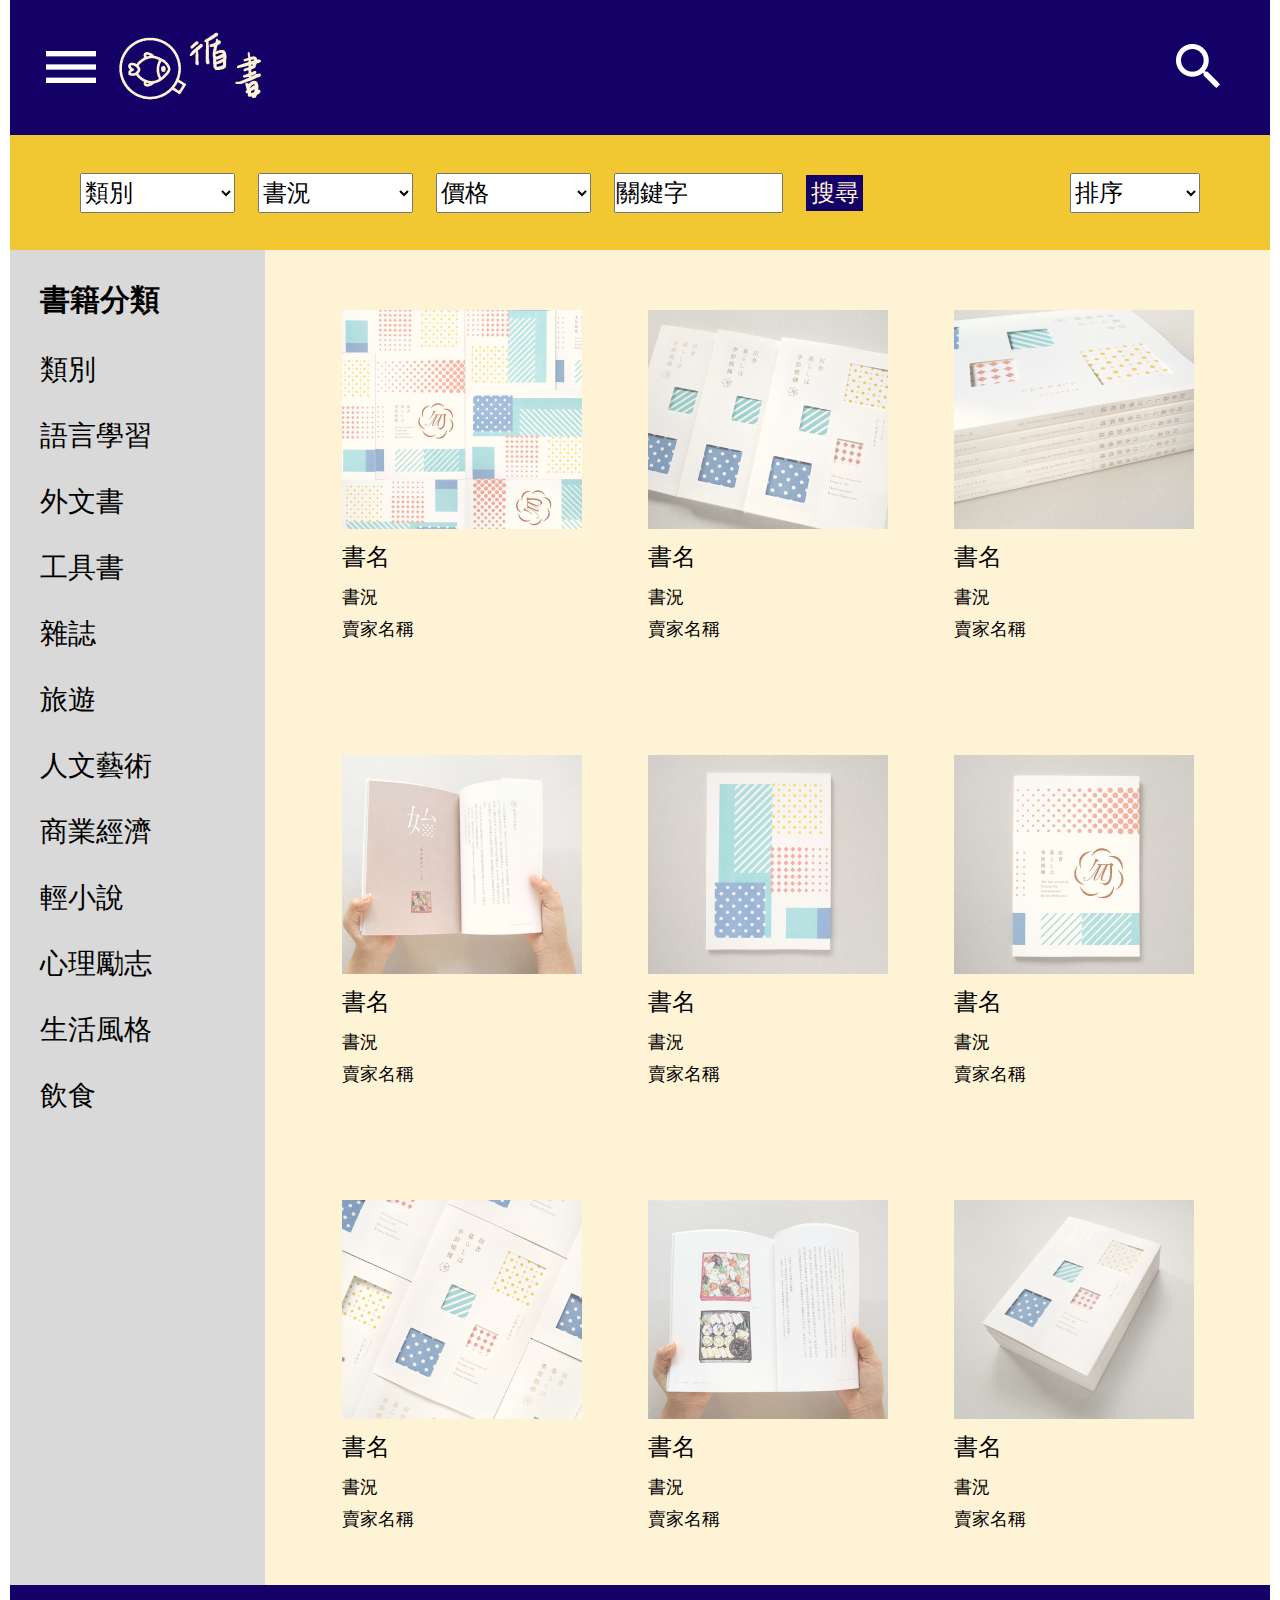
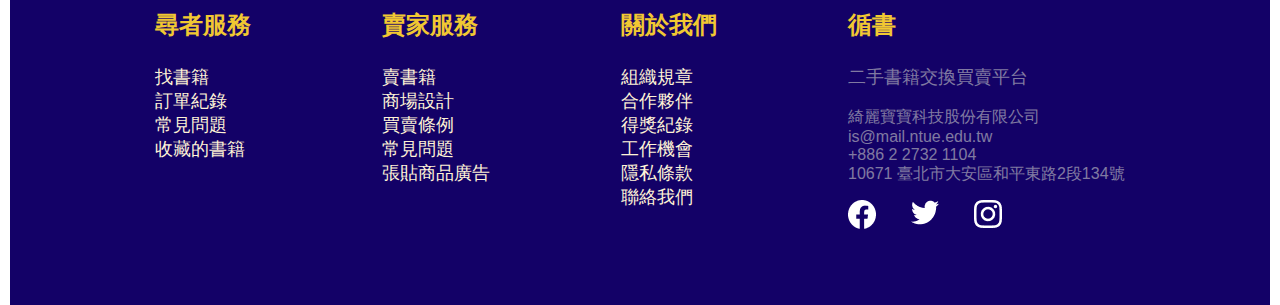
==== change.html @ d37af4cf "Add files via upload" ====
<!DOCTYPE html>
<html lang="en">
<head>
    <meta charset="UTF-8">
    <meta http-equiv="X-UA-Compatible" content="IE=edge">
    <meta name="viewport" content="width=device-width, initial-scale=1.0">
    <title>Document</title>
    <link rel="stylesheet" href="https://necolas.github.io/normalize.css/">
    <link rel="stylesheet" href="css/change.css">
</head>
<body>
    <div class="contain">
        <header>
            <div class="H_nav">
                <div class="H_nav_btn_menu">
                    
                </div>
                <div class="H_nav_btn_logo">
                    <a href="index.html">
                        <img src="img/H_logo.png" alt="Logo">
                    </a>                   
                </div>
                <div class="H_nav_btn_search">
                    <img src="img/H_btn_search.png" alt="Search">
                </div> 
            </div>

            <div class="sideMenu" style="display: none" id="mySidebar">
                
                <div class="sidetitle">
                    <img src="img/sidetitle_img.png" class="sidetitle_img">
                    <p class="sidetitle_p">珊瑚</p>	
                   
                </div>
                <nav class="sidemenu_all">
                    <a href="login.html"><li class="sidemenu_text">登入</li>
                    </a>               
                    <li class="sidemenu_text">註冊</li>
                    <li class="sidemenu_text">我的書櫃</li>
                    <li class="sidemenu_text">我的賣場</li>
                    <li class="sidemenu_text">購買紀錄</li>
                    <li class="sidemenu_text">換書紀錄</li>
                    <li class="sidemenu_text">我的評論</li>
                    <li class="sidemenu_text">心得交流</li>
                    <li class="sidemenu_text">舉辦活動</li>
                </nav>
            </div>
            <div class="w3-teal">
                <button class="bar-item_op" onclick="w3_open()" id="bar-item_op">
                    <img src="img/H_btn_menu.png">
                </button>
            </div>
            <div class="w3-teal">
                <button onclick="w3_close()" class="bar-item_cl"  id="bar-item_cl">
                    <img src="img/H_btn_menu.png">
                </button>
            </div>
        </header>

        <article>
            <div class="A_contain">
                <div class="A_nav">
                    <div class="A_nav_left">
                        <select class="A_nav_l_select">
                            <option value="">類別</option>
                            <option value="">語言學習</option>
                            <option value="">外文書</option>
                            <option value="">工具書</option>
                            <option value="">雜誌</option>
                            <option value="">旅遊</option>
                            <option value="">人文藝術</option>
                            <option value="">商業經濟</option>
                            <option value="">輕小說</option>
                            <option value="">心理勵志</option>
                            <option value="">生活風格</option>
                            <option value="">飲食</option>
                        </select>
                        <select class="A_nav_l_select">
                            <option value="">書況</option>
                            <option value="">類別</option>
                            <option value="">類別</option>
                            <option value="">類別</option>
                            <option value="">類別</option>  
                        </select>
                        <select class="A_nav_l_select">
                            <option value="">價格</option>
                            <option value="">100元以下</option>
                            <option value="">100元~500元</option>
                            <option value="">500元~1000元</option>
                            <option value="">1000元~1500元</option>
                            <option value="">1500元~2000元</option>
                            <option value="">2000元以上</option>
                        </select>  
                        <div class="A_nav_l_input">
                            <input value="關鍵字" class="A_nav_l_i">
                        </div>   
                        <div class="A_nav_l_p">
                            <p class="A_nav_l_p_textB">
                                搜尋
                            </p>
                        </div>   
                    </div>
                    <div class="A_nav_right">
                        <select class="A_nav_r_select">
                            <option value="">排序</option>
                            <option value="">由多至少</option>
                            <option value="">由少至多</option>
                        </select>    
                    </div>                   
                </div>
                <div class="A_center">
                    <div class="A_center_sidebar">
                        <p class="A_sidebar_a">書籍分類</p>
                        <p class="A_sidebar_b">類別</p>
                        <p class="A_sidebar_b">語言學習</p>
                        <p class="A_sidebar_b">外文書</p>
                        <p class="A_sidebar_b">工具書</p>
                        <p class="A_sidebar_b">雜誌</p>
                        <p class="A_sidebar_b">旅遊</p>
                        <p class="A_sidebar_b">人文藝術</p>
                        <p class="A_sidebar_b">商業經濟</p>
                        <p class="A_sidebar_b">輕小說</p>
                        <p class="A_sidebar_b">心理勵志</p>
                        <p class="A_sidebar_b">生活風格</p>
                        <p class="A_sidebar_b">飲食</p>
                    </div>
                    <div class="A_center_main">
                        <div class="A_center_main_goods">
                            <div class="A_center_main_goods_img">
                                <img src="img/A_center_main_goods_A.png" alt="goods_A">
                            </div>
                            <div class="A_center_main_goods_text">
                                <p class="A_center_main_goods_texta">書名</p>
                                <p class="A_center_main_goods_textb">書況</p>
                                <p class="A_center_main_goods_textb">賣家名稱</p>
                            </div>
                        </div>
                        <div class="A_center_main_goods">
                            <div class="A_center_main_goods_img">
                                <img src="img/A_center_main_goods_B.png" alt="goods_B">
                            </div>
                            <div class="A_center_main_goods_text">
                                <p class="A_center_main_goods_texta">書名</p>
                                <p class="A_center_main_goods_textb">書況</p>
                                <p class="A_center_main_goods_textb">賣家名稱</p>
                            </div>
                        </div>
                        <div class="A_center_main_goods">
                            <div class="A_center_main_goods_img">
                                <img src="img/A_center_main_goods_C.png" alt="goods_C">
                            </div>
                            <div class="A_center_main_goods_text">
                                <p class="A_center_main_goods_texta">書名</p>
                                <p class="A_center_main_goods_textb">書況</p>
                                <p class="A_center_main_goods_textb">賣家名稱</p>
                            </div>
                        </div>
                        <div class="A_center_main_goods">
                            <div class="A_center_main_goods_img">
                                <img src="img/A_center_main_goods_D.png" alt="goods_D">
                            </div>
                            <div class="A_center_main_goods_text">
                                <p class="A_center_main_goods_texta">書名</p>
                                <p class="A_center_main_goods_textb">書況</p>
                                <p class="A_center_main_goods_textb">賣家名稱</p>
                            </div>
                        </div>
                        <div class="A_center_main_goods">
                            <div class="A_center_main_goods_img">
                                <img src="img/A_center_main_goods_E.png" alt="goods_E">
                            </div>
                            <div class="A_center_main_goods_text">
                                <p class="A_center_main_goods_texta">書名</p>
                                <p class="A_center_main_goods_textb">書況</p>
                                <p class="A_center_main_goods_textb">賣家名稱</p>
                            </div>
                        </div>
                        <div class="A_center_main_goods">
                            <div class="A_center_main_goods_img">
                                <img src="img/A_center_main_goods_F.png" alt="goods_F">
                            </div>
                            <div class="A_center_main_goods_text">
                                <p class="A_center_main_goods_texta">書名</p>
                                <p class="A_center_main_goods_textb">書況</p>
                                <p class="A_center_main_goods_textb">賣家名稱</p>
                            </div>
                        </div>
                        <div class="A_center_main_goods">
                            <div class="A_center_main_goods_img">
                                <img src="img/A_center_main_goods_G.png" alt="goods_G">
                            </div>
                            <div class="A_center_main_goods_text">
                                <p class="A_center_main_goods_texta">書名</p>
                                <p class="A_center_main_goods_textb">書況</p>
                                <p class="A_center_main_goods_textb">賣家名稱</p>
                            </div>
                        </div>
                        <div class="A_center_main_goods">
                            <div class="A_center_main_goods_img">
                                <img src="img/A_center_main_goods_H.png" alt="goods_H">
                            </div>
                            <div class="A_center_main_goods_text">
                                <p class="A_center_main_goods_texta">書名</p>
                                <p class="A_center_main_goods_textb">書況</p>
                                <p class="A_center_main_goods_textb">賣家名稱</p>
                            </div>
                        </div>
                        <div class="A_center_main_goods">
                            <div class="A_center_main_goods_img">
                                <img src="img/A_center_main_goods_I.png" alt="goods_I">
                            </div>
                            <div class="A_center_main_goods_text">
                                <p class="A_center_main_goods_texta">書名</p>
                                <p class="A_center_main_goods_textb">書況</p>
                                <p class="A_center_main_goods_textb">賣家名稱</p>
                            </div>
                        </div>
                    </div>
                </div>
            </div>
        </article>

        <footer>
            <div class="F_contain">
                <div class="F_textA"> 
                    <p class="F_text_a">尋者服務</p>
                    <p class="F_text_b">找書籍</p>              
                    <p class="F_text_b">訂單紀錄</p>
                    <p class="F_text_b">常見問題</p>
                    <p class="F_text_b">收藏的書籍</p>                             
                </div>
                <div class="F_textB">
                    <p class="F_text_a">賣家服務</p>
                    <p class="F_text_b">賣書籍</p>
                    <p class="F_text_b">商場設計</p>               
                    <p class="F_text_b">買賣條例</p>
                    <p class="F_text_b">常見問題</p> 
                    <p class="F_text_b">張貼商品廣告</p>                    
                </div>
                <div class="F_textC">
                    <p class="F_text_a">關於我們</p>
                    <p class="F_text_b">組織規章</p>
                    <p class="F_text_b">合作夥伴</p>               
                    <p class="F_text_b">得獎紀錄</p>
                    <p class="F_text_b">工作機會</p> 
                    <p class="F_text_b">隱私條款</p>  
                    <p class="F_text_b">聯絡我們</p>
                </div>
                <div class="F_textD">
                    <p class="F_text_a">循書</p>
                    <p class="F_text_c">二手書籍交換買賣平台</p>
                    <p class="F_text_d">綺麗寶寶科技股份有限公司</p>
                    <p class="F_text_d">is@mail.ntue.edu.tw</p>
                    <p class="F_text_d">+886 2 2732 1104</p>
                    <p class="F_text_d">10671 臺北市大安區和平東路2段134號</p>
                    <div class="F_btn">
                        <div class="F_btn_fb">
                            <img src="img/F_btn_fb.png" alt="Facebook">
                        </div>
                        <div class="F_btn_tw">
                            <img src="img/F_btn_tw.png" alt="Twitter">
                        </div>
                        <div class="F_btn_ig">
                            <img src="img/F_btn_ig.png" alt="Instagram">
                        </div>
                    </div>
                </div>    
            </div>
                
            
        </footer>
    </div>

    <script>
        function w3_open() {
          document.getElementById("mySidebar").style.display = "block";
          document.getElementById("bar-item_op").style.display = "none";
          document.getElementById("bar-item_cl").style.display = "block";
        }
        
        function w3_close() {
          document.getElementById("mySidebar").style.display = "none";
          document.getElementById("bar-item_op").style.display = "block";
          document.getElementById("bar-item_cl").style.display = "none";
        }
        </script>
</body>
</html>
---- css/change.css ----
body{
    margin: 0px;
    padding: 0px;
}
.contain{
    width: 1260px;
    margin: auto;
    font-family: 'Microsoft JhengHei', sans-serif;
}

header{
    width: 1260px;
    height: 135px;
}
.H_nav{
    width: 100%;
    /* width: 1260px; */
    height: 135px;
    background-color: #130167;
    display: flex;
    flex-direction: row;
    justify-content: space-between;
    align-items: center;
}

.H_nav_btn_logo{
    margin-left: -800px;
}
.H_nav_btn_search{
    margin-right: 50px;
}
.H_nav_btn_search:hover{
    cursor: pointer;
}

.sideMenu{
    position: relative;
    top: -135px;
}
.bar-item_op{
    border: none;
    background-color: #130167;
    position: relative;
    top: -85px;
    left: 30px;
}
.bar-item_op:hover{
    cursor: pointer;
}
.bar-item_cl{
    border: none;
    background-color: #130167;
    position: relative;
    top: -1145px;
    left: 320px;
}
.bar-item_cl:hover{
    cursor: pointer;
}
.sidetitle{
    width: 300px;
    height: 135px;
    font-size: 36px;
    background-color: #D9D9D9;
    border-bottom: black 1px solid;
    border-right: black 1px solid;
   
    display: flex;
    flex-direction: row;
    align-items: center;
}
.sidetitle_img{
    height: 84px;
    width: 84px;
    margin-left: 30px;  
}
.sidetitle_p{
    margin-left: 30px;  
}

a{
    text-decoration:none;
    color: black;
}
.sidemenu_text:hover{
    cursor: pointer;
    color: #AEAEAE;
}
.sidemenu_all{
    background-color: #FFF3D6;
    width: 300px;
    border-right: #779BC8 1px solid;
    border-bottom: #779BC8 1px solid;
    height: 900px;
    padding-top: 20px;
}
.sidemenu_text{
    list-style: none;
    font-size: 36px;
    line-height: 60px;
    margin-left: 30px;   
    margin-top: 10px;
}

/**article**/
.A_nav{
    width: 1260px;
    height: 115px;
    background-color: #F1C832;
    display: flex;
    flex-direction: row;
    justify-content: space-between; 

}
.A_nav_left{
    display: flex;
    flex-direction: row;
    align-items: center;
    margin-left: 70px;
}
.A_nav_l_select{
    width: 155px;
    height: 40px;
    font-size: 24px;
    margin-right: 23px;
}
.A_nav_l_select:hover{
    cursor: pointer;
}

.A_nav_l_i{
    width: 165px;
    height: 36px;
    margin: 0px;
    margin-right: 23px;
    padding: 0px;
    font-size: 24px;
}
.A_nav_l_p_textB{
    height: 36px;
    width: 57px;
    font-size: 24px;
    margin: 0px;
    color: #FFF3D6;
    background-color: #130167;
    display: flex;
    justify-content: center;
    align-items: center;
}
.A_nav_l_p_textB:hover{
    cursor: pointer;
}
.A_nav_right{
    align-self: center;
    margin-right: 70px;
}
.A_nav_r_select{
    width: 130px;
    height: 40px;
    font-size: 24px;
}
.A_nav_r_select:hover{
    cursor: pointer;
}

.A_center{
    display: flex;
    flex-direction: row;
}
.A_center_sidebar{
    width: 255px;
    height: 1335px;
    background-color: #D9D9D9;
}
.A_sidebar_a{
    font-size: 30px;
    font-weight: bold;
    margin-left: 30px;
}
.A_sidebar_b{
    font-size: 28px;
    margin-left: 30px;
}
.A_sidebar_b:hover{
    cursor: pointer;
    color: #779BC8;
}
.A_center_main{
    width: 1005px;
    height: 1335px;
    background-color: #FFF3D6;
    display: flex;
    flex-wrap: wrap;
    justify-content: center;
}
.A_center_main_goods{
    margin: 60px 33px 0px 33px;
    height: 330;
}

.A_center_main_goods_img{
    opacity: 0.75;
}
.A_center_main_goods_img:hover{
    cursor: pointer;
    opacity: 3;
}
.A_center_main_goods_texta{
    font-size: 24px;
    margin-top: 8px;
    margin-bottom: 12px;
}
.A_center_main_goods_textb{
    font-size: 18px;
    margin-top: 8px;
    margin-bottom: 8px;
}


/**footer**/
footer{
    width: 1260px;
    height: 320px;
    background-color: #130167;
}
.F_contain{
    display: flex;
    flex-direction: row;
    justify-content: space-around; 
    padding: 0px 80px;
}
.F_text_a{
    color: #F1C832;
    font-size: 24px;
    font-weight: bold;
}
.F_text_b{
    color: #FFF3D6;
    font-size: 18px;
    margin: 0px;
}
.F_text_b:hover{
    cursor: pointer;
    color: #F1C832;
}
.F_text_c{
    opacity: 0.6;
    color: #C9C9C9;
    font-size: 18px;
}
.F_text_d{
    opacity: 0.6;
    color: #C9C9C9;
    font-size: 16px;
    margin: 0px;
}
.F_btn{   
    display: flex;
    flex-direction: row;
    margin-top: 15px;
}

.F_btn_tw{
    margin: 0px 35px;
}

.F_btn_fb:hover{
    cursor: pointer;
}
.F_btn_tw:hover{
    cursor: pointer;
}
.F_btn_ig:hover{
    cursor: pointer;
}
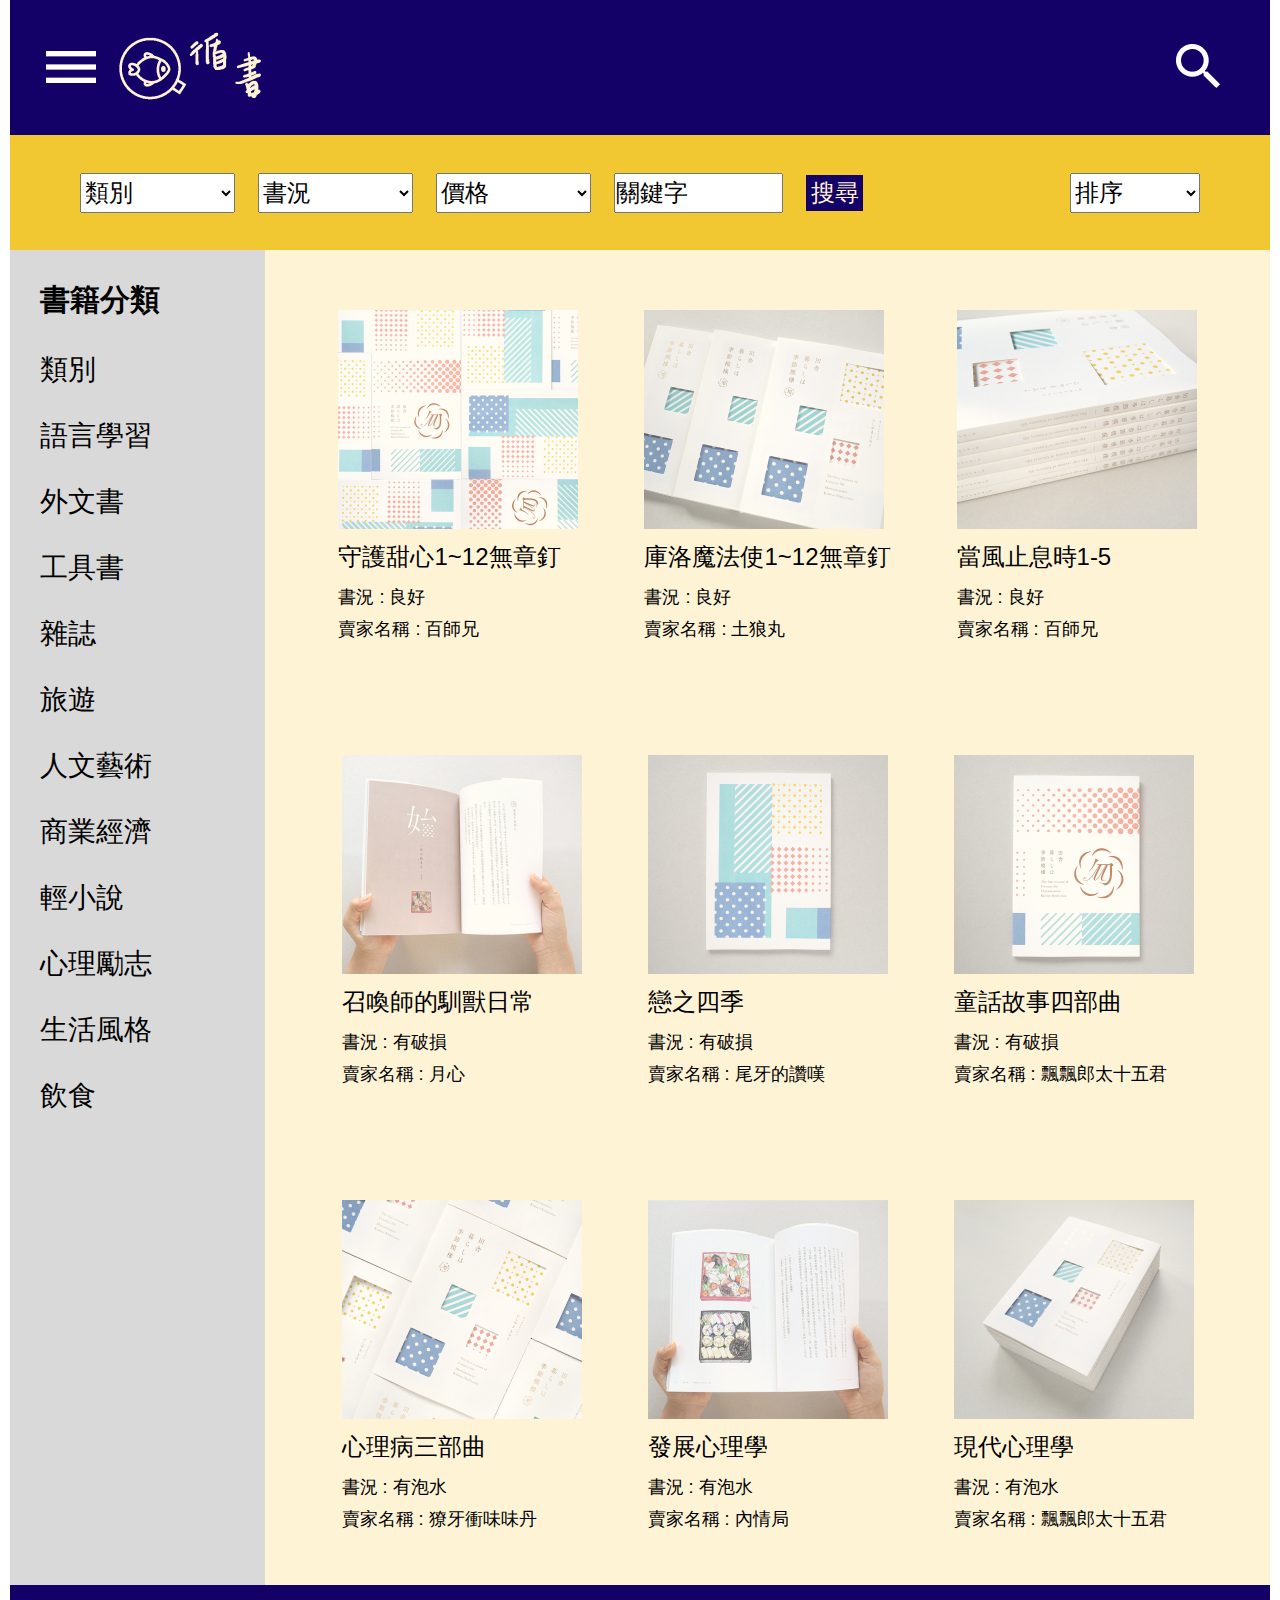
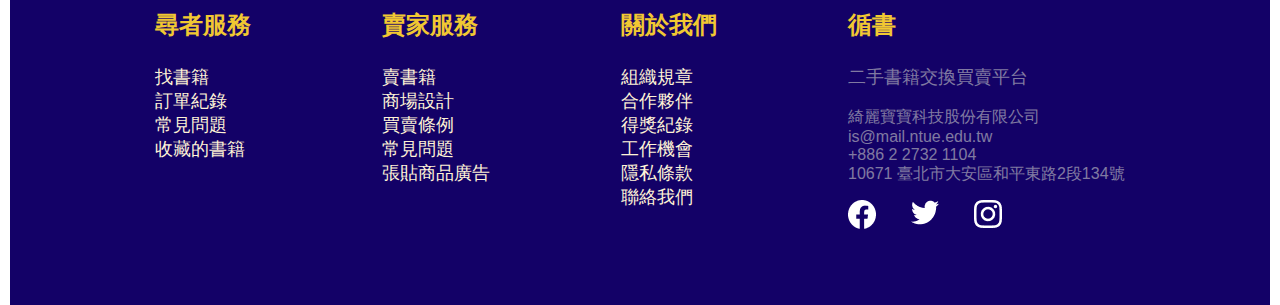
==== commit de9a1ff8: "Add files via upload" ====
--- a/change.html
+++ b/change.html
@@ -130,9 +130,9 @@
                                 <img src="img/A_center_main_goods_A.png" alt="goods_A">
                             </div>
                             <div class="A_center_main_goods_text">
-                                <p class="A_center_main_goods_texta">書名</p>
-                                <p class="A_center_main_goods_textb">書況</p>
-                                <p class="A_center_main_goods_textb">賣家名稱</p>
+                                <p class="A_center_main_goods_texta">守護甜心1~12無章釘 </p>
+                                <p class="A_center_main_goods_textb">書況 : 良好</p>
+                                <p class="A_center_main_goods_textb">賣家名稱 : 百師兄</p>
                             </div>
                         </div>
                         <div class="A_center_main_goods">
@@ -140,9 +140,9 @@
                                 <img src="img/A_center_main_goods_B.png" alt="goods_B">
                             </div>
                             <div class="A_center_main_goods_text">
-                                <p class="A_center_main_goods_texta">書名</p>
-                                <p class="A_center_main_goods_textb">書況</p>
-                                <p class="A_center_main_goods_textb">賣家名稱</p>
+                                <p class="A_center_main_goods_texta">庫洛魔法使1~12無章釘</p>
+                                <p class="A_center_main_goods_textb">書況 : 良好</p>
+                                <p class="A_center_main_goods_textb">賣家名稱 : 土狼丸</p>
                             </div>
                         </div>
                         <div class="A_center_main_goods">
@@ -150,9 +150,9 @@
                                 <img src="img/A_center_main_goods_C.png" alt="goods_C">
                             </div>
                             <div class="A_center_main_goods_text">
-                                <p class="A_center_main_goods_texta">書名</p>
-                                <p class="A_center_main_goods_textb">書況</p>
-                                <p class="A_center_main_goods_textb">賣家名稱</p>
+                                <p class="A_center_main_goods_texta">當風止息時1-5</p>
+                                <p class="A_center_main_goods_textb">書況 : 良好</p>
+                                <p class="A_center_main_goods_textb">賣家名稱 : 百師兄</p>
                             </div>
                         </div>
                         <div class="A_center_main_goods">
@@ -160,9 +160,9 @@
                                 <img src="img/A_center_main_goods_D.png" alt="goods_D">
                             </div>
                             <div class="A_center_main_goods_text">
-                                <p class="A_center_main_goods_texta">書名</p>
-                                <p class="A_center_main_goods_textb">書況</p>
-                                <p class="A_center_main_goods_textb">賣家名稱</p>
+                                <p class="A_center_main_goods_texta">召喚師的馴獸日常</p>
+                                <p class="A_center_main_goods_textb">書況 : 有破損</p>
+                                <p class="A_center_main_goods_textb">賣家名稱 : 月心</p>
                             </div>
                         </div>
                         <div class="A_center_main_goods">
@@ -170,9 +170,9 @@
                                 <img src="img/A_center_main_goods_E.png" alt="goods_E">
                             </div>
                             <div class="A_center_main_goods_text">
-                                <p class="A_center_main_goods_texta">書名</p>
-                                <p class="A_center_main_goods_textb">書況</p>
-                                <p class="A_center_main_goods_textb">賣家名稱</p>
+                                <p class="A_center_main_goods_texta">戀之四季</p>
+                                <p class="A_center_main_goods_textb">書況 : 有破損</p>
+                                <p class="A_center_main_goods_textb">賣家名稱 : 尾牙的讚嘆</p>
                             </div>
                         </div>
                         <div class="A_center_main_goods">
@@ -180,9 +180,9 @@
                                 <img src="img/A_center_main_goods_F.png" alt="goods_F">
                             </div>
                             <div class="A_center_main_goods_text">
-                                <p class="A_center_main_goods_texta">書名</p>
-                                <p class="A_center_main_goods_textb">書況</p>
-                                <p class="A_center_main_goods_textb">賣家名稱</p>
+                                <p class="A_center_main_goods_texta">童話故事四部曲</p>
+                                <p class="A_center_main_goods_textb">書況 : 有破損</p>
+                                <p class="A_center_main_goods_textb">賣家名稱 : 飄飄郎太十五君</p>
                             </div>
                         </div>
                         <div class="A_center_main_goods">
@@ -190,9 +190,9 @@
                                 <img src="img/A_center_main_goods_G.png" alt="goods_G">
                             </div>
                             <div class="A_center_main_goods_text">
-                                <p class="A_center_main_goods_texta">書名</p>
-                                <p class="A_center_main_goods_textb">書況</p>
-                                <p class="A_center_main_goods_textb">賣家名稱</p>
+                                <p class="A_center_main_goods_texta">心理病三部曲</p>
+                                <p class="A_center_main_goods_textb">書況 : 有泡水</p>
+                                <p class="A_center_main_goods_textb">賣家名稱 : 獠牙衝味味丹</p>
                             </div>
                         </div>
                         <div class="A_center_main_goods">
@@ -200,9 +200,9 @@
                                 <img src="img/A_center_main_goods_H.png" alt="goods_H">
                             </div>
                             <div class="A_center_main_goods_text">
-                                <p class="A_center_main_goods_texta">書名</p>
-                                <p class="A_center_main_goods_textb">書況</p>
-                                <p class="A_center_main_goods_textb">賣家名稱</p>
+                                <p class="A_center_main_goods_texta">發展心理學</p>
+                                <p class="A_center_main_goods_textb">書況 : 有泡水</p>
+                                <p class="A_center_main_goods_textb">賣家名稱 : 內情局</p>
                             </div>
                         </div>
                         <div class="A_center_main_goods">
@@ -210,9 +210,9 @@
                                 <img src="img/A_center_main_goods_I.png" alt="goods_I">
                             </div>
                             <div class="A_center_main_goods_text">
-                                <p class="A_center_main_goods_texta">書名</p>
-                                <p class="A_center_main_goods_textb">書況</p>
-                                <p class="A_center_main_goods_textb">賣家名稱</p>
+                                <p class="A_center_main_goods_texta">現代心理學</p>
+                                <p class="A_center_main_goods_textb">書況 : 有泡水</p>
+                                <p class="A_center_main_goods_textb">賣家名稱 : 飄飄郎太十五君</p>
                             </div>
                         </div>
                     </div>
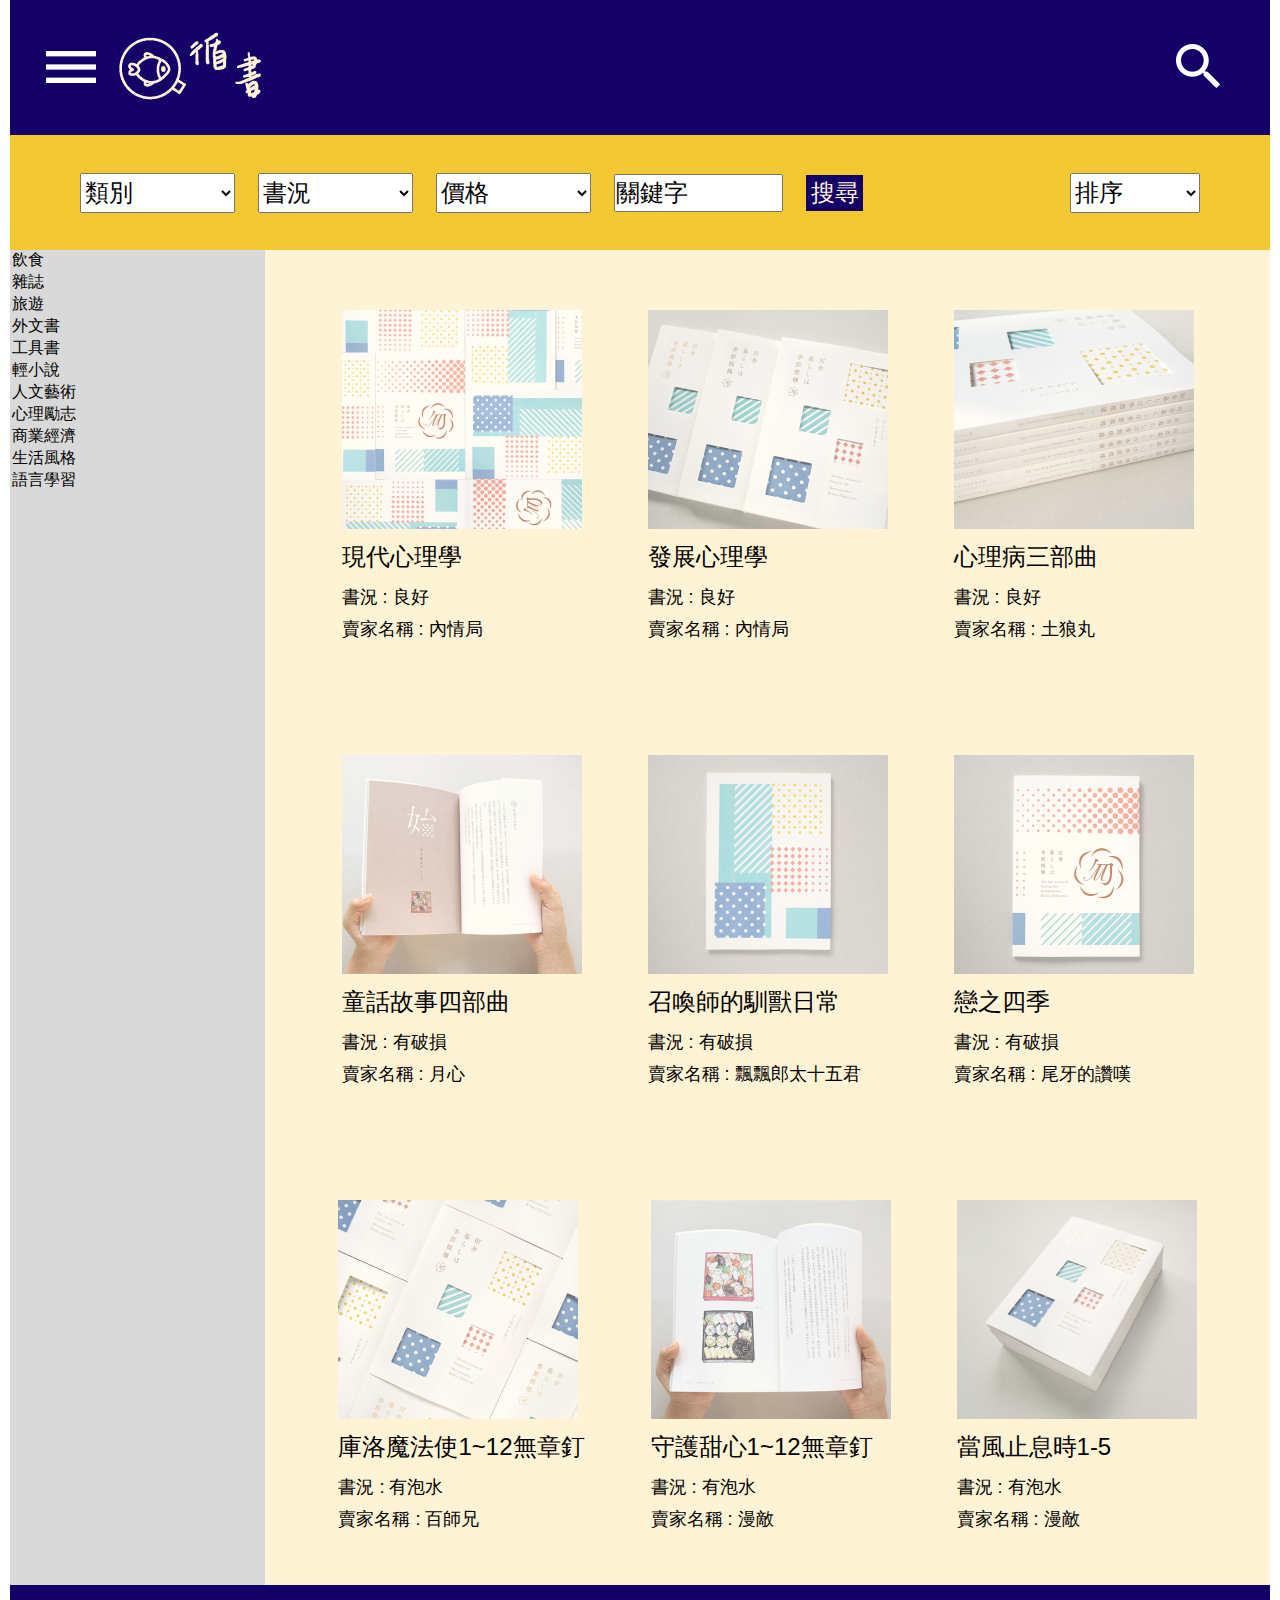
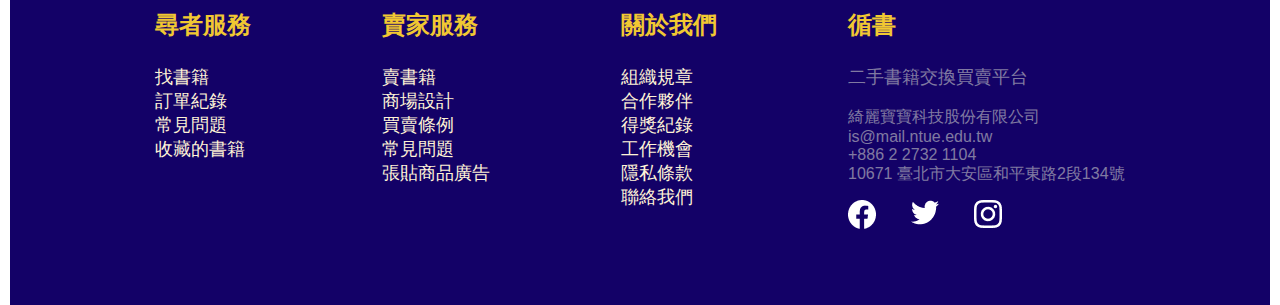
==== commit e0828dce: "Add files via upload" ====
--- a/change.html
+++ b/change.html
@@ -6,7 +6,7 @@
     <meta name="viewport" content="width=device-width, initial-scale=1.0">
     <title>Document</title>
     <link rel="stylesheet" href="https://necolas.github.io/normalize.css/">
-    <link rel="stylesheet" href="css/change.css">
+    <link rel="stylesheet" href="css/sele.css">
 </head>
 <body>
     <div class="contain">
@@ -18,7 +18,7 @@
                 <div class="H_nav_btn_logo">
                     <a href="index.html">
                         <img src="img/H_logo.png" alt="Logo">
-                    </a>                   
+                    </a>
                 </div>
                 <div class="H_nav_btn_search">
                     <img src="img/H_btn_search.png" alt="Search">
@@ -30,7 +30,6 @@
                 <div class="sidetitle">
                     <img src="img/sidetitle_img.png" class="sidetitle_img">
                     <p class="sidetitle_p">珊瑚</p>	
-                   
                 </div>
                 <nav class="sidemenu_all">
                     <a href="login.html"><li class="sidemenu_text">登入</li>
@@ -51,7 +50,7 @@
                 </button>
             </div>
             <div class="w3-teal">
-                <button onclick="w3_close()" class="bar-item_cl"  id="bar-item_cl">
+                <button onclick="w3_close()" class="bar-item_cl" id="bar-item_cl">
                     <img src="img/H_btn_menu.png">
                 </button>
             </div>
@@ -63,17 +62,17 @@
                     <div class="A_nav_left">
                         <select class="A_nav_l_select">
                             <option value="">類別</option>
-                            <option value="">語言學習</option>
+                            <option value="">飲食</option>
+                            <option value="">雜誌</option>
+                            <option value="">旅遊</option>
                             <option value="">外文書</option>
                             <option value="">工具書</option>
-                            <option value="">雜誌</option>
-                            <option value="">旅遊</option>
+                            <option value="">輕小說</option>
                             <option value="">人文藝術</option>
+                            <option value="">心理勵志</option>
                             <option value="">商業經濟</option>
-                            <option value="">輕小說</option>
-                            <option value="">心理勵志</option>
                             <option value="">生活風格</option>
-                            <option value="">飲食</option>
+                            <option value="">語言學習</option>
                         </select>
                         <select class="A_nav_l_select">
                             <option value="">書況</option>
@@ -110,19 +109,17 @@
                 </div>
                 <div class="A_center">
                     <div class="A_center_sidebar">
-                        <p class="A_sidebar_a">書籍分類</p>
-                        <p class="A_sidebar_b">類別</p>
-                        <p class="A_sidebar_b">語言學習</p>
-                        <p class="A_sidebar_b">外文書</p>
-                        <p class="A_sidebar_b">工具書</p>
-                        <p class="A_sidebar_b">雜誌</p>
-                        <p class="A_sidebar_b">旅遊</p>
-                        <p class="A_sidebar_b">人文藝術</p>
-                        <p class="A_sidebar_b">商業經濟</p>
-                        <p class="A_sidebar_b">輕小說</p>
-                        <p class="A_sidebar_b">心理勵志</p>
-                        <p class="A_sidebar_b">生活風格</p>
-                        <p class="A_sidebar_b">飲食</p>
+                        <option value="">飲食</option>
+                        <option value="">雜誌</option>
+                        <option value="">旅遊</option>
+                        <option value="">外文書</option>
+                        <option value="">工具書</option>
+                        <option value="">輕小說</option>
+                        <option value="">人文藝術</option>
+                        <option value="">心理勵志</option>
+                        <option value="">商業經濟</option>
+                        <option value="">生活風格</option>
+                        <option value="">語言學習</option>
                     </div>
                     <div class="A_center_main">
                         <div class="A_center_main_goods">
@@ -130,9 +127,9 @@
                                 <img src="img/A_center_main_goods_A.png" alt="goods_A">
                             </div>
                             <div class="A_center_main_goods_text">
-                                <p class="A_center_main_goods_texta">守護甜心1~12無章釘 </p>
+                                <p class="A_center_main_goods_texta">現代心理學</p>
                                 <p class="A_center_main_goods_textb">書況 : 良好</p>
-                                <p class="A_center_main_goods_textb">賣家名稱 : 百師兄</p>
+                                <p class="A_center_main_goods_textb">賣家名稱 : 內情局</p>
                             </div>
                         </div>
                         <div class="A_center_main_goods">
@@ -140,34 +137,44 @@
                                 <img src="img/A_center_main_goods_B.png" alt="goods_B">
                             </div>
                             <div class="A_center_main_goods_text">
-                                <p class="A_center_main_goods_texta">庫洛魔法使1~12無章釘</p>
+                                <p class="A_center_main_goods_texta">發展心理學</p>
+                                <p class="A_center_main_goods_textb">書況 : 良好</p>
+                                <p class="A_center_main_goods_textb">賣家名稱 : 內情局</p>
+                            </div>
+                        </div>
+                        <div class="A_center_main_goods">
+                            <div class="A_center_main_goods_img">
+                                <img src="img/A_center_main_goods_C.png" alt="goods_C">
+                            </div>
+                            <div class="A_center_main_goods_text">
+                                <p class="A_center_main_goods_texta">心理病三部曲</p>
                                 <p class="A_center_main_goods_textb">書況 : 良好</p>
                                 <p class="A_center_main_goods_textb">賣家名稱 : 土狼丸</p>
                             </div>
                         </div>
                         <div class="A_center_main_goods">
                             <div class="A_center_main_goods_img">
-                                <img src="img/A_center_main_goods_C.png" alt="goods_C">
-                            </div>
-                            <div class="A_center_main_goods_text">
-                                <p class="A_center_main_goods_texta">當風止息時1-5</p>
-                                <p class="A_center_main_goods_textb">書況 : 良好</p>
-                                <p class="A_center_main_goods_textb">賣家名稱 : 百師兄</p>
-                            </div>
-                        </div>
-                        <div class="A_center_main_goods">
-                            <div class="A_center_main_goods_img">
                                 <img src="img/A_center_main_goods_D.png" alt="goods_D">
+                            </div>
+                            <div class="A_center_main_goods_text">
+                                <p class="A_center_main_goods_texta">童話故事四部曲</p>
+                                <p class="A_center_main_goods_textb">書況 : 有破損</p>
+                                <p class="A_center_main_goods_textb">賣家名稱 : 月心</p>
+                            </div>
+                        </div>
+                        <div class="A_center_main_goods">
+                            <div class="A_center_main_goods_img">
+                                <img src="img/A_center_main_goods_E.png" alt="goods_E">
                             </div>
                             <div class="A_center_main_goods_text">
                                 <p class="A_center_main_goods_texta">召喚師的馴獸日常</p>
                                 <p class="A_center_main_goods_textb">書況 : 有破損</p>
-                                <p class="A_center_main_goods_textb">賣家名稱 : 月心</p>
-                            </div>
-                        </div>
-                        <div class="A_center_main_goods">
-                            <div class="A_center_main_goods_img">
-                                <img src="img/A_center_main_goods_E.png" alt="goods_E">
+                                <p class="A_center_main_goods_textb">賣家名稱 : 飄飄郎太十五君</p>
+                            </div>
+                        </div>
+                        <div class="A_center_main_goods">
+                            <div class="A_center_main_goods_img">
+                                <img src="img/A_center_main_goods_F.png" alt="goods_F">
                             </div>
                             <div class="A_center_main_goods_text">
                                 <p class="A_center_main_goods_texta">戀之四季</p>
@@ -177,22 +184,12 @@
                         </div>
                         <div class="A_center_main_goods">
                             <div class="A_center_main_goods_img">
-                                <img src="img/A_center_main_goods_F.png" alt="goods_F">
-                            </div>
-                            <div class="A_center_main_goods_text">
-                                <p class="A_center_main_goods_texta">童話故事四部曲</p>
-                                <p class="A_center_main_goods_textb">書況 : 有破損</p>
-                                <p class="A_center_main_goods_textb">賣家名稱 : 飄飄郎太十五君</p>
-                            </div>
-                        </div>
-                        <div class="A_center_main_goods">
-                            <div class="A_center_main_goods_img">
                                 <img src="img/A_center_main_goods_G.png" alt="goods_G">
                             </div>
                             <div class="A_center_main_goods_text">
-                                <p class="A_center_main_goods_texta">心理病三部曲</p>
+                                <p class="A_center_main_goods_texta">庫洛魔法使1~12無章釘</p>
                                 <p class="A_center_main_goods_textb">書況 : 有泡水</p>
-                                <p class="A_center_main_goods_textb">賣家名稱 : 獠牙衝味味丹</p>
+                                <p class="A_center_main_goods_textb">賣家名稱 : 百師兄</p>
                             </div>
                         </div>
                         <div class="A_center_main_goods">
@@ -200,9 +197,9 @@
                                 <img src="img/A_center_main_goods_H.png" alt="goods_H">
                             </div>
                             <div class="A_center_main_goods_text">
-                                <p class="A_center_main_goods_texta">發展心理學</p>
+                                <p class="A_center_main_goods_texta">守護甜心1~12無章釘</p>
                                 <p class="A_center_main_goods_textb">書況 : 有泡水</p>
-                                <p class="A_center_main_goods_textb">賣家名稱 : 內情局</p>
+                                <p class="A_center_main_goods_textb">賣家名稱 : 漫敵</p>
                             </div>
                         </div>
                         <div class="A_center_main_goods">
@@ -210,9 +207,9 @@
                                 <img src="img/A_center_main_goods_I.png" alt="goods_I">
                             </div>
                             <div class="A_center_main_goods_text">
-                                <p class="A_center_main_goods_texta">現代心理學</p>
+                                <p class="A_center_main_goods_texta">當風止息時1-5</p>
                                 <p class="A_center_main_goods_textb">書況 : 有泡水</p>
-                                <p class="A_center_main_goods_textb">賣家名稱 : 飄飄郎太十五君</p>
+                                <p class="A_center_main_goods_textb">賣家名稱 : 漫敵</p>
                             </div>
                         </div>
                     </div>
--- a/css/sele.css
+++ b/css/sele.css
@@ -0,0 +1,274 @@
+body{
+    margin: 0px;
+    padding: 0px;
+}
+.contain{
+    width: 1260px;
+    margin: auto;
+    font-family: 'Microsoft JhengHei', sans-serif;
+}
+
+
+/**header**/
+header{
+    width: 1260px;
+    height: 135px;
+}
+.H_nav{
+    width: 100%;
+    /* width: 1260px; */
+    height: 135px;
+    background-color: #130167;
+    display: flex;
+    flex-direction: row;
+    justify-content: space-between;
+    align-items: center;
+}
+
+.H_nav_btn_logo{
+    margin-left: -800px;
+}
+.H_nav_btn_search{
+    margin-right: 50px;
+}
+.H_nav_btn_search:hover{
+    cursor: pointer;
+}
+.sideMenu{
+    position: relative;
+    top: -135px;
+}
+.bar-item_op{
+    border: none;
+    background-color: #130167;
+    position: relative;
+    top: -85px;
+    left: 30px;
+}
+.bar-item_op:hover{
+    cursor: pointer;
+}
+.bar-item_cl{
+    border: none;
+    background-color: #130167;
+    position: relative;
+    top: -1145px;
+    left: 320px;
+}
+.bar-item_cl:hover{
+    cursor: pointer;
+}
+.sidetitle{
+    width: 300px;
+    height: 135px;
+    font-size: 36px;
+    background-color: #D9D9D9;
+    border-bottom: black 1px solid;
+    border-right: black 1px solid;
+    display: flex;
+    flex-direction: row;
+    align-items: center;
+}
+.sidetitle_img{
+    height: 84px;
+    width: 84px;
+    margin-left: 30px;  
+}
+.sidetitle_p{
+    margin-left: 30px;  
+}
+
+a{
+    text-decoration:none;
+    color: black;
+}
+.sidemenu_text:hover{
+    cursor: pointer;
+    color: #AEAEAE;
+}
+.sidemenu_all{
+    background-color: #FFF3D6;
+    width: 300px;
+    border-right: black 1px solid;
+    border-bottom: black 1px solid;
+    height: 900px;
+    padding-top: 20px;
+}
+.sidemenu_text{
+    list-style: none;
+    font-size: 36px;
+    line-height: 60px;
+    margin-left: 30px;   
+    margin-top: 10px;
+}
+
+/**article**/
+.A_nav{
+    width: 1260px;
+    height: 115px;
+    background-color: #F1C832;
+    display: flex;
+    flex-direction: row;
+    justify-content: space-between; 
+
+}
+.A_nav_left{
+    display: flex;
+    flex-direction: row;
+    align-items: center;
+    margin-left: 70px;
+}
+.A_nav_l_select{
+    width: 155px;
+    height: 40px;
+    font-size: 24px;
+    margin-right: 23px;
+}
+.A_nav_l_select:hover{
+    cursor: pointer;
+}
+
+.A_nav_l_i{
+    width: 165px;
+    height: 34px;
+    margin: 0px;
+    margin-right: 23px;
+    padding: 0px;
+    font-size: 24px;
+}
+.A_nav_l_p_textB{
+    height: 36px;
+    font-size: 24px;
+    width: 57px;
+    margin: 0px;
+    color: #FFF3D6;
+    background-color: #130167;
+    display: flex;
+    justify-content: center;
+    align-items: center;
+}
+.A_nav_l_p_textB:hover{
+    cursor: pointer;
+}
+.A_nav_right{
+    align-self: center;
+    margin-right: 70px;
+}
+.A_nav_r_select{
+    width: 130px;
+    height: 40px;
+    font-size: 24px;
+}
+.A_nav_r_select:hover{
+    cursor: pointer;
+}
+
+.A_center{
+    display: flex;
+    flex-direction: row;
+}
+.A_center_sidebar{
+    width: 255px;
+    height: 1335px;
+    background-color: #D9D9D9;
+}
+.A_sidebar_a{
+    font-size: 30px;
+    font-weight: bold;
+    margin-left: 30px;
+}
+.A_sidebar_b{
+    font-size: 28px;
+    margin-left: 30px;
+}
+.A_sidebar_b:hover{
+    cursor: pointer;
+    color: #779BC8;
+}
+.A_center_main{
+    width: 1005px;
+    height: 1335px;
+    background-color: #FFF3D6;
+    display: flex;
+    flex-wrap: wrap;
+    justify-content: center;
+}
+.A_center_main_goods{
+    margin: 60px 33px 0px 33px;
+    height: 330;
+}
+.A_center_main_goods_img{
+    opacity: 0.75;
+}
+.A_center_main_goods_img:hover{
+    cursor: pointer;
+    opacity: 3;
+}
+.A_center_main_goods_texta{
+    font-size: 24px;
+    margin-top: 8px;
+    margin-bottom: 12px;
+}
+.A_center_main_goods_textb{
+    font-size: 18px;
+    margin-top: 8px;
+    margin-bottom: 8px;
+}
+
+
+/**footer**/
+footer{
+    width: 1260px;
+    height: 320px;
+    background-color: #130167;
+}
+.F_contain{
+    display: flex;
+    flex-direction: row;
+    justify-content: space-around; 
+    padding: 0px 80px;
+}
+.F_text_a{
+    color: #F1C832;
+    font-size: 24px;
+    font-weight: bold;
+}
+.F_text_b{
+    color: #FFF3D6;
+    font-size: 18px;
+    margin: 0px;
+}
+.F_text_b:hover{
+    cursor: pointer;
+    color: #F1C832;
+}
+.F_text_c{
+    opacity: 0.6;
+    color: #C9C9C9;
+    font-size: 18px;
+}
+.F_text_d{
+    opacity: 0.6;
+    color: #C9C9C9;
+    font-size: 16px;
+    margin: 0px;
+}
+.F_btn{   
+    display: flex;
+    flex-direction: row;
+    margin-top: 15px;
+}
+
+.F_btn_tw{
+    margin: 0px 35px;
+}
+
+.F_btn_fb:hover{
+    cursor: pointer;
+}
+.F_btn_tw:hover{
+    cursor: pointer;
+}
+.F_btn_ig:hover{
+    cursor: pointer;
+}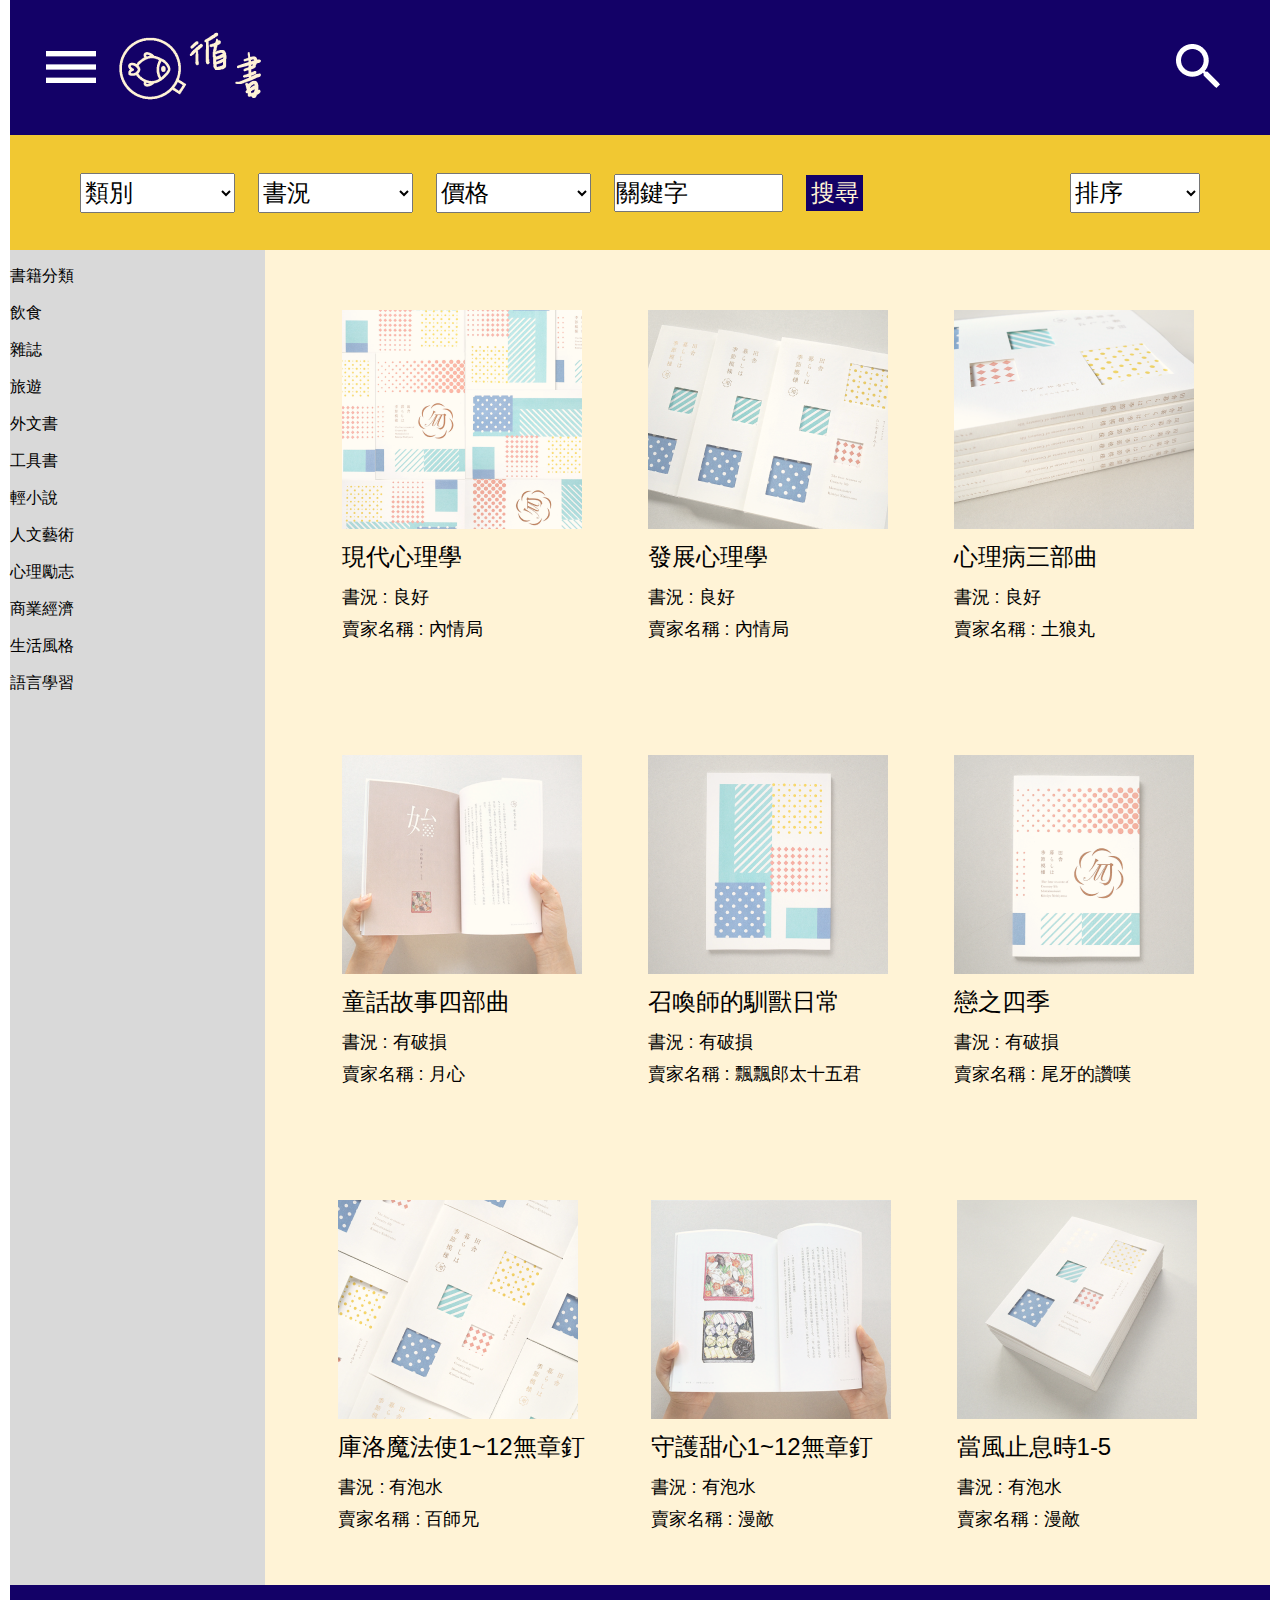
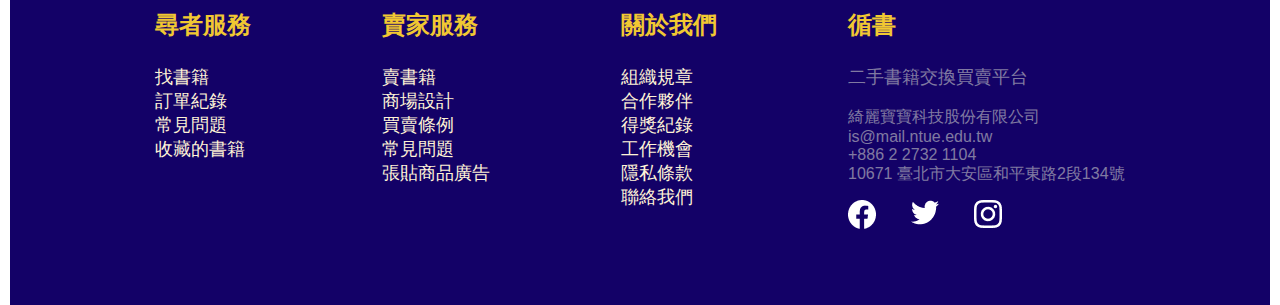
==== commit 14441298: "Add files via upload" ====
--- a/change.html
+++ b/change.html
@@ -109,17 +109,18 @@
                 </div>
                 <div class="A_center">
                     <div class="A_center_sidebar">
-                        <option value="">飲食</option>
-                        <option value="">雜誌</option>
-                        <option value="">旅遊</option>
-                        <option value="">外文書</option>
-                        <option value="">工具書</option>
-                        <option value="">輕小說</option>
-                        <option value="">人文藝術</option>
-                        <option value="">心理勵志</option>
-                        <option value="">商業經濟</option>
-                        <option value="">生活風格</option>
-                        <option value="">語言學習</option>
+                        <p class=".A_sidebar_a">書籍分類</p>
+                        <p class=".A_sidebar_b">飲食</p>
+                        <p class=".A_sidebar_b">雜誌</p>
+                        <p class=".A_sidebar_b">旅遊</p>
+                        <p class=".A_sidebar_b">外文書</p>
+                        <p class=".A_sidebar_b">工具書</p>
+                        <p class=".A_sidebar_b">輕小說</p>
+                        <p class=".A_sidebar_b">人文藝術</p>
+                        <p class=".A_sidebar_b">心理勵志</p>
+                        <p class=".A_sidebar_b">商業經濟</p>
+                        <p class=".A_sidebar_b">生活風格</p>
+                        <p class=".A_sidebar_b">語言學習</p>
                     </div>
                     <div class="A_center_main">
                         <div class="A_center_main_goods">
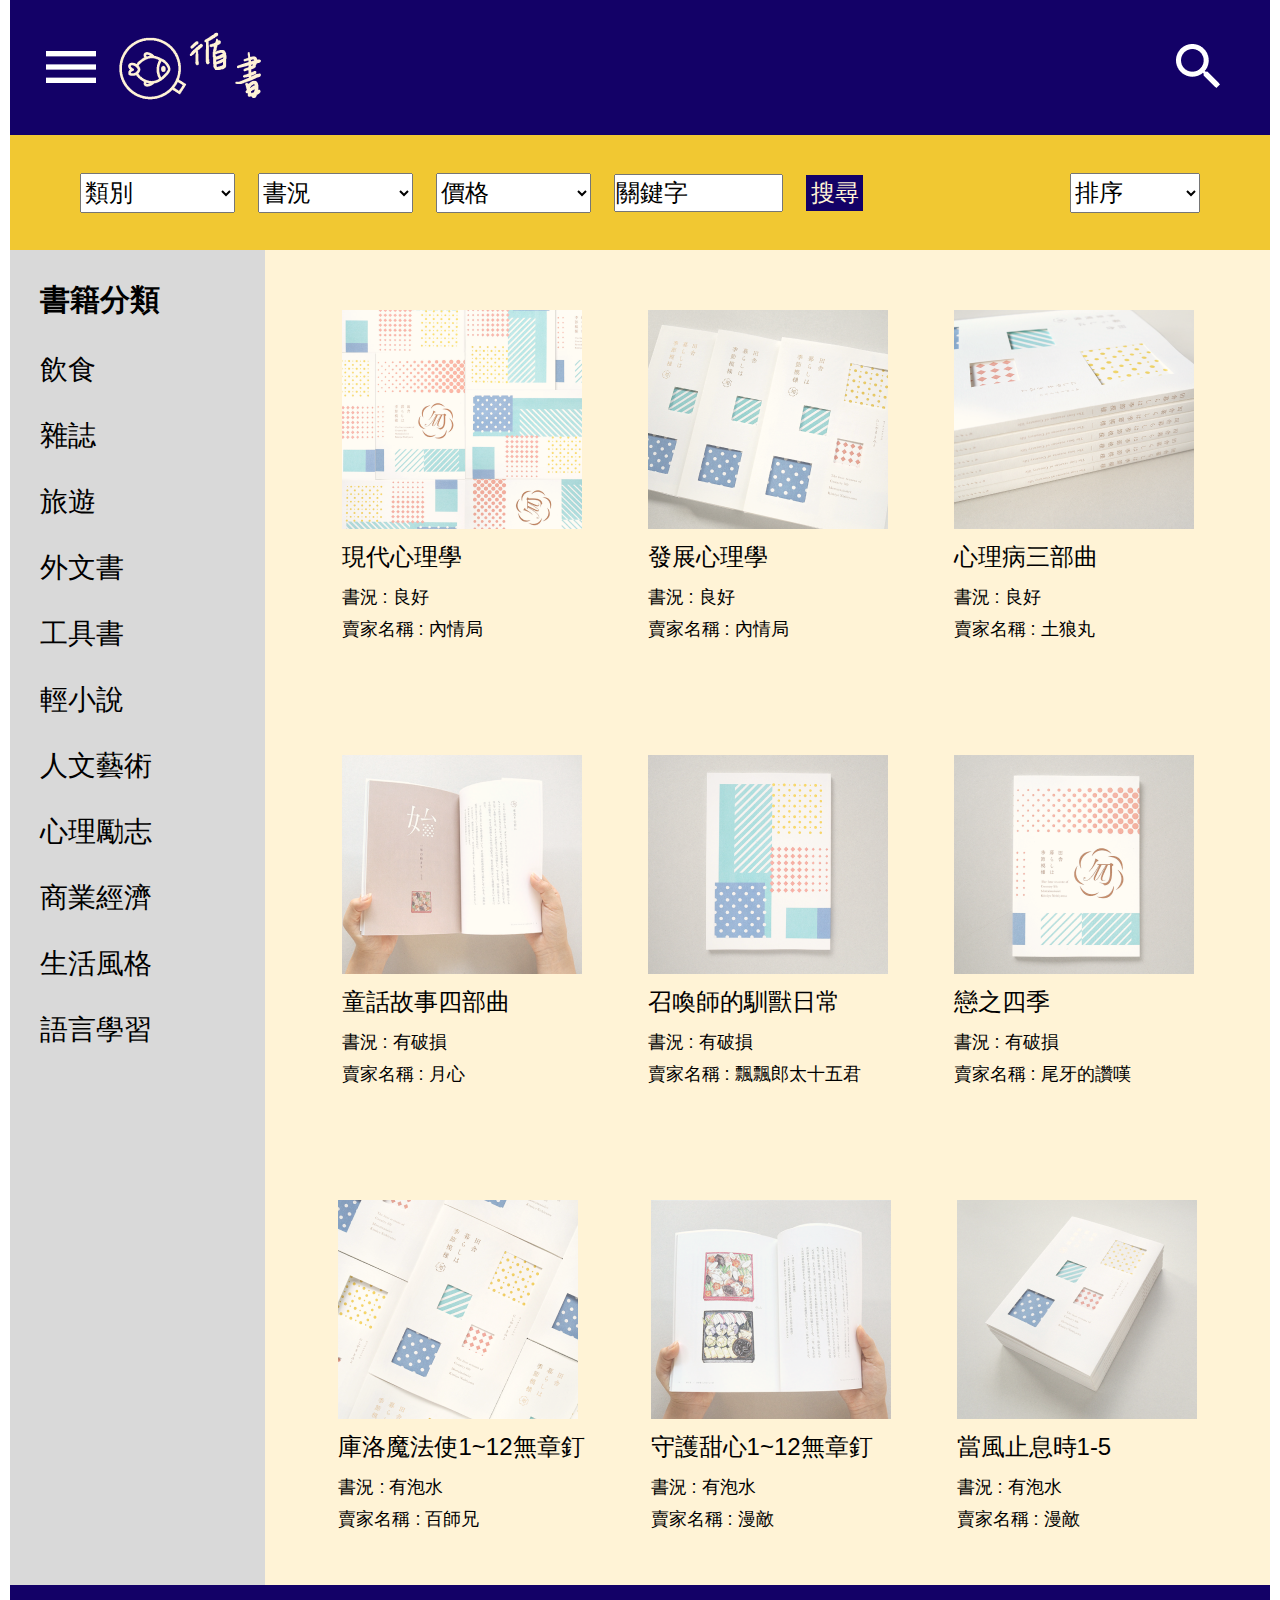
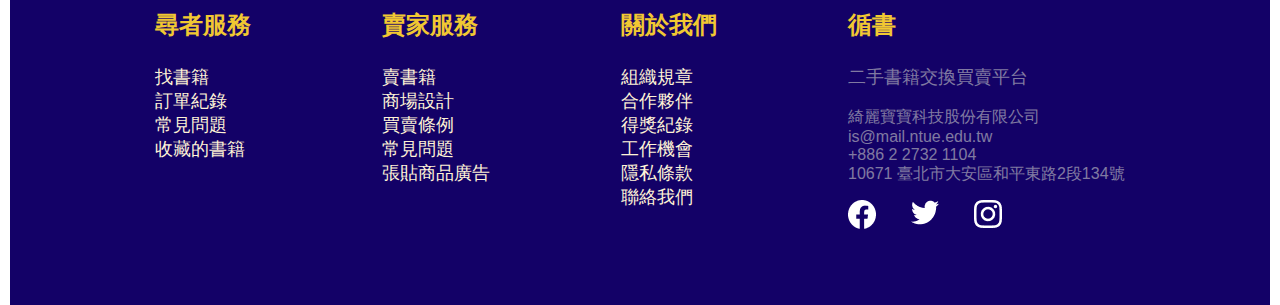
==== commit 91d575a6: "Add files via upload" ====
--- a/change.html
+++ b/change.html
@@ -109,18 +109,18 @@
                 </div>
                 <div class="A_center">
                     <div class="A_center_sidebar">
-                        <p class=".A_sidebar_a">書籍分類</p>
-                        <p class=".A_sidebar_b">飲食</p>
-                        <p class=".A_sidebar_b">雜誌</p>
-                        <p class=".A_sidebar_b">旅遊</p>
-                        <p class=".A_sidebar_b">外文書</p>
-                        <p class=".A_sidebar_b">工具書</p>
-                        <p class=".A_sidebar_b">輕小說</p>
-                        <p class=".A_sidebar_b">人文藝術</p>
-                        <p class=".A_sidebar_b">心理勵志</p>
-                        <p class=".A_sidebar_b">商業經濟</p>
-                        <p class=".A_sidebar_b">生活風格</p>
-                        <p class=".A_sidebar_b">語言學習</p>
+                        <p class="A_sidebar_a">書籍分類</p>
+                        <p class="A_sidebar_b">飲食</p>
+                        <p class="A_sidebar_b">雜誌</p>
+                        <p class="A_sidebar_b">旅遊</p>
+                        <p class="A_sidebar_b">外文書</p>
+                        <p class="A_sidebar_b">工具書</p>
+                        <p class="A_sidebar_b">輕小說</p>
+                        <p class="A_sidebar_b">人文藝術</p>
+                        <p class="A_sidebar_b">心理勵志</p>
+                        <p class="A_sidebar_b">商業經濟</p>
+                        <p class="A_sidebar_b">生活風格</p>
+                        <p class="A_sidebar_b">語言學習</p>
                     </div>
                     <div class="A_center_main">
                         <div class="A_center_main_goods">
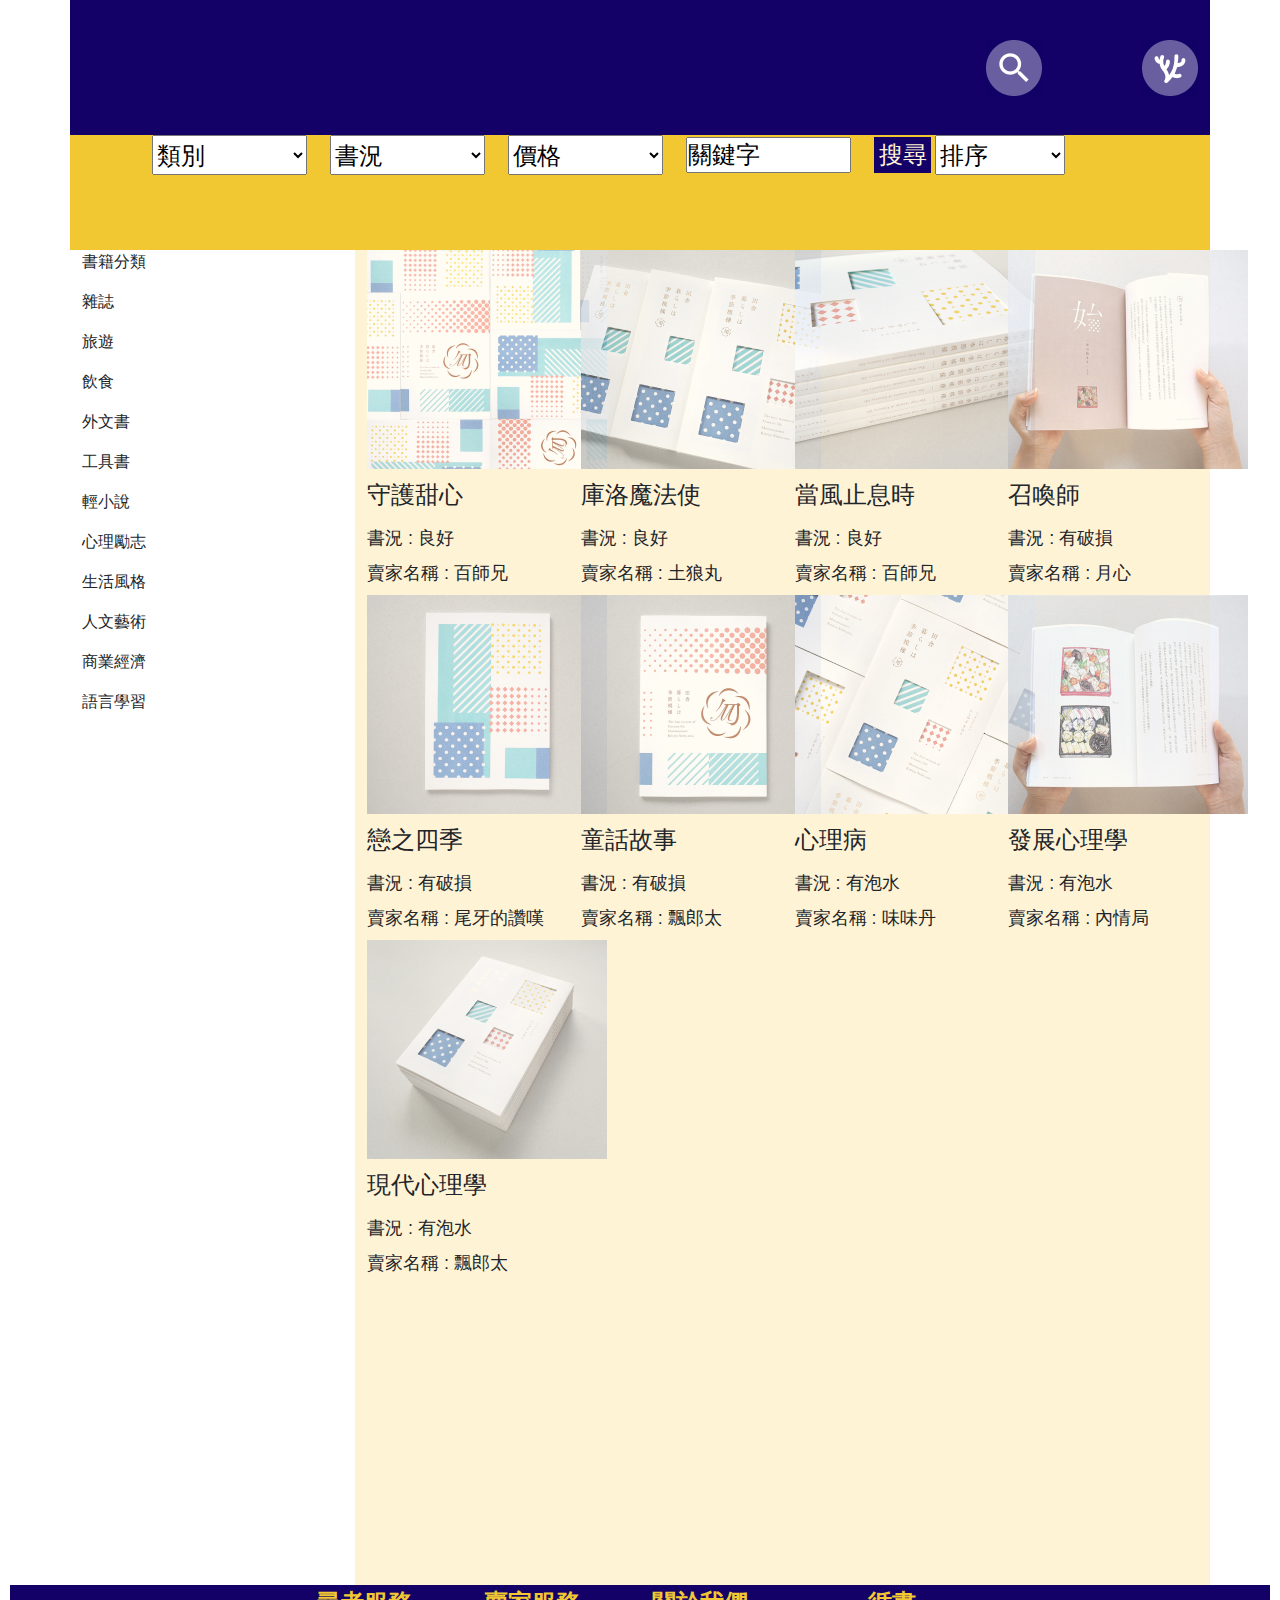
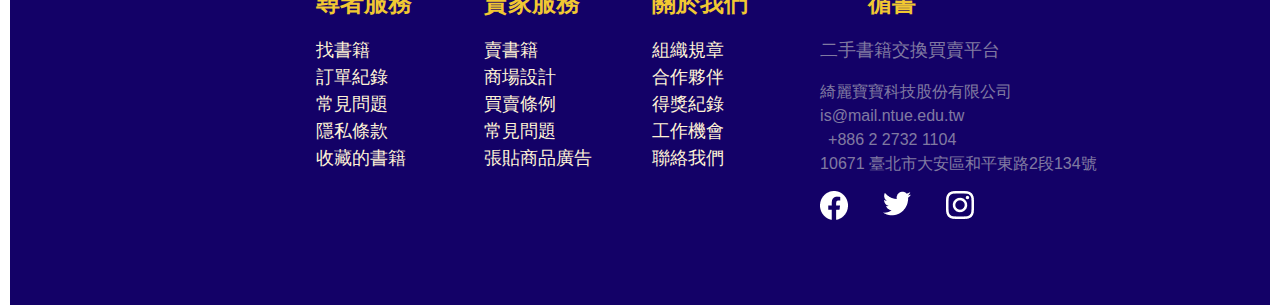
==== commit b1bc6f88: "Add files via upload" ====
--- a/change.html
+++ b/change.html
@@ -6,263 +6,622 @@
     <meta name="viewport" content="width=device-width, initial-scale=1.0">
     <title>Document</title>
     <link rel="stylesheet" href="https://necolas.github.io/normalize.css/">
-    <link rel="stylesheet" href="css/sele.css">
+    <link rel="stylesheet" href="css/change.css">
+    <link rel="stylesheet" href="css/bootstrap.min.css">
 </head>
 <body>
     <div class="contain">
         <header>
-            <div class="H_nav">
-                <div class="H_nav_btn_menu">
-                    
+            <div class="container">
+                <div class="row">
+                    <div class="col-xl-12 col-md-12 col-xs-12 H_nav">
+                        <div class="H_nav_btn_logo">
+                            <a href="./index.html">
+                                 <img src="img/H_logo.png" alt="Logo" class="img-fluid">
+                            </a>
+                           
+                        </div>
+                        <div class="d-flex flex-row float-end H_nav_btn_r">
+                            <div class="H_nav_btn_search">
+                                <img src="img/H_search.png" alt="Search" class="img-fluid H_nav_btn_search">
+                            </div> 
+                            <div class="H_nav_btn_guest">
+                                <img src="img/H_guest.png" alt="Guest" class="img-fluid H_nav_btn_guest">
+                            </div>                             
+                        </div>
+                    </div>
+                    <div class="d-block d-sm-block d-md-none H_nav_for_xs">
+                        <div>
+                            <img src="./img/H_line.png" alt="Line" class="img-fluid">
+                        </div>
+                    </div>
+                </div>    
+            </div>    
+        </header>
+
+        <article>
+            <div class="container A_contain">
+                <div class="row">
+                    <div class="d-none d-sm-none d-md-block col-md-12 d-xl-block col-xl-12 justify-content-between A_nav">
+                        <div class="d-inline-flex  A_nav_left">
+                            <select class="A_nav_l_select">
+                                <option value="">類別</option>
+                                <option value="">語言學習</option>
+                                <option value="">外文書</option>
+                                <option value="">工具書</option>
+                                <option value="">雜誌</option>
+                                <option value="">旅遊</option>
+                                <option value="">人文藝術</option>
+                                <option value="">商業經濟</option>
+                                <option value="">輕小說</option>
+                                <option value="">心理勵志</option>
+                                <option value="">生活風格</option>
+                                <option value="">飲食</option>
+                            </select>
+                            <select class="A_nav_l_select">
+                                <option value="">書況</option>
+                                <option value="">類別</option>
+                                <option value="">類別</option>
+                                <option value="">類別</option>
+                                <option value="">類別</option>  
+                            </select>
+                            <select class="A_nav_l_select">
+                                <option value="">價格</option>
+                                <option value="">100元以下</option>
+                                <option value="">100元~500元</option>
+                                <option value="">500元~1000元</option>
+                                <option value="">1000元~1500元</option>
+                                <option value="">1500元~2000元</option>
+                                <option value="">2000元以上</option>
+                            </select>  
+                            <div class="A_nav_l_input">
+                                <input value="關鍵字" class="A_nav_l_i">
+                            </div>   
+                            <div class="A_nav_l_p">
+                                <p class="A_nav_l_p_textB">
+                                    搜尋
+                                </p>
+                            </div>                              
+                        </div>
+                        <div class="d-inline-flex A_nav_right">
+                            <select class="A_nav_r_select">
+                                <option value="">排序</option>
+                                <option value="">由多至少</option>
+                                <option value="">由少至多</option>
+                            </select>    
+                        </div>                    
+                    </div>
+                    <div class="d-block d-xs-block col-xs-12 d-md-none A_nav_xs">
+                        <div class=" A_nav_xs_p">
+                            <div class="d-flex flex-row d-flex justify-content-evenly">
+                            <p class="A_nav_xs_p_b">飲食</p>
+                            <p class="A_nav_xs_p_b">外文書</p>
+                            <p class="A_nav_xs_p_b">語言學習</p>
+                            <p class="A_nav_xs_p_b">宗教信仰</p> 
+                            </div>
+                            <div class="d-flex flex-row d-flex justify-content-evenly">
+                           <p class="A_nav_xs_p_b">雜誌</p>
+                           <p class="A_nav_xs_p_b">工具書</p>
+                           <p class="A_nav_xs_p_b">人文藝術</p>
+                           <p class="A_nav_xs_p_b">生活風格</p>                                 
+                            </div>
+                            <div class="d-flex flex-row d-flex justify-content-evenly">
+                           <p class="A_nav_xs_p_b">旅遊</p>
+                           <p class="A_nav_xs_p_b">輕小說</p> 
+                           <p class="A_nav_xs_p_b">商業經濟</p>
+                           <p class="A_nav_xs_p_b">心理勵志</p>                                
+                            </div> 
+                        </div>
+                    </div>
+
                 </div>
-                <div class="H_nav_btn_logo">
-                    <a href="index.html">
-                        <img src="img/H_logo.png" alt="Logo">
-                    </a>
+                <div >
+                    <div class="row">
+                        <div class="d-none d-sm-none d-md-block col-md-3 d-xl-none A_center_sidebar_md">
+                            <p class="A_sidebar_md_a">書籍分類</p>
+                            <p class="A_sidebar_md_b">飲食</p>
+                            <p class="A_sidebar_md_b">雜誌</p>
+                            <p class="A_sidebar_md_b">旅遊</p>
+                            <p class="A_sidebar_md_b">外文書</p>
+                            <p class="A_sidebar_md_b">工具書</p>
+                            <p class="A_sidebar_md_b">輕小說</p>     
+                            <p class="A_sidebar_md_b">語言學習</p>
+                            <p class="A_sidebar_md_b">人文藝術</p>
+                            <p class="A_sidebar_md_b">商業經濟</p>
+                            <p class="A_sidebar_md_b">心理勵志</p>
+                            <p class="A_sidebar_md_b">生活風格</p>                       
+                        </div>
+                        <div class="d-none d-sm-none d-md-none d-xl-block col-xl-3 A_center_sidebar_xl">
+                            <p class="A_sidebar_xl_a">書籍分類</p>
+                            <p class="A_sidebar_xl_b">雜誌</p>
+                            <p class="A_sidebar_xl_b">旅遊</p>
+                            <p class="A_sidebar_xl_b">飲食</p>
+                            <p class="A_sidebar_xl_b">外文書</p>
+                            <p class="A_sidebar_xl_b">工具書</p>
+                            <p class="A_sidebar_xl_b">輕小說</p>
+                            <p class="A_sidebar_xl_b">心理勵志</p>
+                            <p class="A_sidebar_xl_b">生活風格</p>
+                            <p class="A_sidebar_xl_b">人文藝術</p>
+                            <p class="A_sidebar_xl_b">商業經濟</p>
+                            <p class="A_sidebar_xl_b">語言學習</p>
+                        </div>
+
+                        <div class="d-block d-xs-block col-xs-12 d-md-none d-flex flex-row d-flex justify-content-evenly A_center_main_xs_banner">
+                            <div class="A_center_main_xs_banner0">
+                                <input type="button" value="最熱銷" onclick="location.href='change.html'"
+                                class="A_center_main_xs_banner_btn0">
+                            </div>
+                            <div class="A_center_main_xs_banner1">
+                                <input type="button" value="新 舊" onclick="location.href='change.html'"
+                                class="A_center_main_xs_banner_btn0">
+                            </div>
+                            <div class="A_center_main_xs_banner2">
+                                <input type="button" value="價格" onclick="location.href='change.html'"
+                                class="A_center_main_xs_banner_btn0">
+                            </div>
+                        </div>    
+
+                        <div class="d-block d-xl-block col-xl-9 d-none A_center_main">
+                            <div class="row">
+                                <div class="col-xl-3 A_center_main_goods_xl">
+                                    <div class="A_center_main_goods_img">
+                                        <img src="img/A_center_main_goods_A.png" alt="goods_A">
+                                    </div>
+                                    <div class="A_center_main_goods_text">
+                                        <p class="A_center_main_goods_texta">守護甜心 </p>
+                                        <p class="A_center_main_goods_textb">書況 : 良好</p>
+                                        <p class="A_center_main_goods_textb">賣家名稱 : 百師兄</p>
+                                    </div>
+                                </div>
+                                <div class="col-xl-3 A_center_main_goods_xl">
+                                    <div class="A_center_main_goods_img">                                        <img src="img/A_center_main_goods_B.png" alt="goods_B">
+                                    </div>
+                                    <div class="A_center_main_goods_text">
+                                        <p class="A_center_main_goods_texta">庫洛魔法使</p>
+                                        <p class="A_center_main_goods_textb">書況 : 良好</p>
+                                        <p class="A_center_main_goods_textb">賣家名稱 : 土狼丸</p>
+                                    </div>
+                                </div>
+                                <div class="col-xl-3 A_center_main_goods_xl">
+                                    <div class="A_center_main_goods_img">
+                                        <img src="img/A_center_main_goods_C.png" alt="goods_C">
+                                    </div>
+                                    <div class="A_center_main_goods_text">
+                                        <p class="A_center_main_goods_texta">當風止息時</p>
+                                        <p class="A_center_main_goods_textb">書況 : 良好</p>
+                                        <p class="A_center_main_goods_textb">賣家名稱 : 百師兄</p>
+                                    </div>
+                                </div>
+                                <div class="col-xl-3 A_center_main_goods_xl">
+                                    <div class="A_center_main_goods_img">
+                                        <img src="img/A_center_main_goods_D.png" alt="goods_D">
+                                    </div>
+                                    <div class="A_center_main_goods_text">
+                                        <p class="A_center_main_goods_texta">召喚師</p>
+                                        <p class="A_center_main_goods_textb">書況 : 有破損</p>
+                                        <p class="A_center_main_goods_textb">賣家名稱 : 月心</p>
+                                    </div>
+                                </div>
+                                <div class="col-xl-3 A_center_main_goods_xl">
+                                    <div class="A_center_main_goods_img">
+                                        <img src="img/A_center_main_goods_E.png" alt="goods_E">
+                                    </div>
+                                    <div class="A_center_main_goods_text">
+                                        <p class="A_center_main_goods_texta">戀之四季</p>
+                                        <p class="A_center_main_goods_textb">書況 : 有破損</p>
+                                        <p class="A_center_main_goods_textb">賣家名稱 : 尾牙的讚嘆</p>
+                                    </div>
+                                </div>
+                                <div class="col-xl-3 A_center_main_goods_xl">
+                                    <div class="A_center_main_goods_img">
+                                        <img src="img/A_center_main_goods_F.png" alt="goods_F">
+                                    </div>
+                                    <div class="A_center_main_goods_text">
+                                        <p class="A_center_main_goods_texta">童話故事</p>
+                                        <p class="A_center_main_goods_textb">書況 : 有破損</p>
+                                        <p class="A_center_main_goods_textb">賣家名稱 : 飄郎太</p>
+                                    </div>
+                                </div>
+                                <div class="col-xl-3 A_center_main_goods_xl">
+                                    <div class="A_center_main_goods_img">
+                                        <img src="img/A_center_main_goods_G.png" alt="goods_G">
+                                    </div>
+                                    <div class="A_center_main_goods_text">
+                                        <p class="A_center_main_goods_texta">心理病</p>
+                                        <p class="A_center_main_goods_textb">書況 : 有泡水</p>
+                                        <p class="A_center_main_goods_textb">賣家名稱 : 味味丹</p>
+                                    </div>
+                                </div>
+                                <div class="col-xl-3 A_center_main_goods_xl">
+                                    <div class="A_center_main_goods_img">
+                                        <img src="img/A_center_main_goods_H.png" alt="goods_H">
+                                    </div>
+                                    <div class="A_center_main_goods_text">
+                                        <p class="A_center_main_goods_texta">發展心理學</p>
+                                        <p class="A_center_main_goods_textb">書況 : 有泡水</p>
+                                        <p class="A_center_main_goods_textb">賣家名稱 : 內情局</p>
+                                    </div>
+                                </div>
+                                <div class="col-xl-3 A_center_main_goods_xl">
+                                    <div class="A_center_main_goods_img">
+                                        <img src="img/A_center_main_goods_I.png" alt="goods_I">
+                                    </div>
+                                    <div class="A_center_main_goods_text">
+                                        <p class="A_center_main_goods_texta">現代心理學</p>
+                                        <p class="A_center_main_goods_textb">書況 : 有泡水</p>
+                                        <p class="A_center_main_goods_textb">賣家名稱 : 飄郎太</p>
+                                    </div>
+                                </div>
+                            </div>
+
+                        </div>
+                        <div class="d-none d-md-block col-md-9
+                        d-xl-none A_center_main">
+                            <div class="row d-flex justify-content-evenly">
+                                <div class="col-md-4 A_center_main_goods_md">
+                                    <div class="A_center_main_goods_img">
+                                        <img src="img/A_center_main_goods_A1.png" alt="goods_A">
+                                    </div>
+                                    <div class="A_center_main_goods_text">
+                                        <p class="text-nowrap A_center_main_goods_textc">守護甜心 </p>
+                                        <p class="text-nowrap A_center_main_goods_textd">書況 : 良好</p>
+                                        <p class="text-nowrap A_center_main_goods_textd">賣家名稱 : 百師兄</p>
+                                        <p class="text-nowrap A_center_main_goods_textd">二手價 : 80元</p>
+                                    </div>
+                                </div>
+                                <div class="col-md-4 A_center_main_goods_md2">
+                                    <div class="A_center_main_goods_img">                                           <img src="img/A_center_main_goods_B1.png" alt="goods_B">
+                                    </div>
+                                    <div class="A_center_main_goods_text">
+                                        <p class="text-nowrap A_center_main_goods_textc">庫洛魔法使</p>
+                                        <p class="text-nowrap A_center_main_goods_textd">書況 : 良好</p>
+                                        <p class="text-nowrap A_center_main_goods_textd">賣家名稱 : 土狼丸</p>
+                                        <p class="text-nowrap A_center_main_goods_textd">二手價 : 80元</p>
+                                    </div>
+                                </div>
+                                <div class="col-md-4 A_center_main_goods_md">
+                                    <div class="A_center_main_goods_img">
+                                        <img src="img/A_center_main_goods_C1.png" alt="goods_C">
+                                    </div>
+                                    <div class="A_center_main_goods_text">
+                                        <p class="text-nowrap A_center_main_goods_textc">當風止息時</p>
+                                        <p class="text-nowrap A_center_main_goods_textd">書況 : 良好</p>
+                                        <p class="text-nowrap A_center_main_goods_textd">賣家名稱 : 百師兄</p>
+                                        <p class="text-nowrap A_center_main_goods_textd">二手價 : 80元</p>
+                                    </div>
+                                </div>
+                                <div class="col-md-4 A_center_main_goods_md2">
+                                    <div class="A_center_main_goods_img">
+                                        <img src="img/A_center_main_goods_D1.png" alt="goods_D">
+                                    </div>
+                                    <div class="A_center_main_goods_text">
+                                        <p class="text-nowrap A_center_main_goods_textc">召喚師</p>
+                                        <p class="text-nowrap A_center_main_goods_textd">書況 : 有破損</p>
+                                        <p class="text-nowrap A_center_main_goods_textd">賣家名稱 : 月心</p>
+                                        <p class="text-nowrap A_center_main_goods_textd">二手價 : 80元</p>
+                                    </div>
+                                </div>
+                                <div class="col-md-4 A_center_main_goods_md">
+                                    <div class="A_center_main_goods_img">
+                                        <img src="img/A_center_main_goods_E1.png" alt="goods_E">
+                                    </div>
+                                    <div class="A_center_main_goods_text">
+                                        <p class="text-nowrap A_center_main_goods_textc">戀之四季</p>
+                                        <p class="text-nowrap A_center_main_goods_textd">書況 : 有破損</p>
+                                        <p class="text-nowrap A_center_main_goods_textd">賣家名稱 : 尾牙</p>
+                                        <p class="text-nowrap A_center_main_goods_textd">二手價 : 80元</p>
+                                    </div>
+                                </div>
+                                <div class="col-md-4 A_center_main_goods_md2">
+                                    <div class="A_center_main_goods_img">
+                                        <img src="img/A_center_main_goods_F1.png" alt="goods_F">
+                                    </div>
+                                    <div class="A_center_main_goods_text">
+                                        <p class="text-nowrap A_center_main_goods_textc">童話故事</p>
+                                        <p class="text-nowrap A_center_main_goods_textd">書況 : 有破損</p>
+                                        <p class="text-nowrap A_center_main_goods_textd">賣家名稱 : 飄郎太</p>
+                                        <p class="text-nowrap A_center_main_goods_textd">二手價 : 80元</p>
+                                    </div>
+                                </div>
+                                <div class="col-md-4 A_center_main_goods_md">
+                                    <div class="A_center_main_goods_img">
+                                        <img src="img/A_center_main_goods_G1.png" alt="goods_G">
+                                    </div>
+                                    <div class="A_center_main_goods_text">
+                                        <p class="text-nowrap A_center_main_goods_textc">心理病</p>
+                                        <p class="text-nowrap A_center_main_goods_textd">書況 : 有泡水</p>
+                                        <p class="text-nowrap A_center_main_goods_textd">賣家名稱 : 味味丹</p>
+                                        <p class="text-nowrap A_center_main_goods_textd">二手價 : 80元</p>
+                                    </div>
+                                </div>
+                                <div class="col-md-4 A_center_main_goods_md2">
+                                    <div class="A_center_main_goods_img">
+                                        <img src="img/A_center_main_goods_H1.png" alt="goods_H">
+                                    </div>
+                                    <div class="A_center_main_goods_text">
+                                        <p class="text-nowrap A_center_main_goods_textc">發展心理學</p>
+                                        <p class="text-nowrap A_center_main_goods_textd">書況 : 有泡水</p>
+                                        <p class="text-nowrap A_center_main_goods_textd">賣家名稱 : 內情局</p>
+                                        <p class="text-nowrap A_center_main_goods_textd">二手價 : 80元</p>
+                                    </div>
+                                </div>
+                                <div class="col-md-4 A_center_main_goods_md">
+                                    <div class="A_center_main_goods_img">
+                                        <img src="img/A_center_main_goods_I1.png" alt="goods_I">
+                                    </div>
+                                    <div class="A_center_main_goods_text">
+                                        <p class="text-nowrap A_center_main_goods_textc">現代心理學</p>
+                                        <p class="text-nowrap A_center_main_goods_textd">書況 : 有泡水</p>
+                                        <p class="text-nowrap A_center_main_goods_textd">賣家名稱 : 飄郎太</p>
+                                        <p class="text-nowrap A_center_main_goods_textd">二手價 : 80元</p>
+                                    </div>
+                                </div>
+                                <div class="col-md-4 A_center_main_goods_md2">
+                                    <div class="A_center_main_goods_img">
+                                        <img src="img/A_center_main_goods_J1.png" alt="goods_I">
+                                    </div>
+                                    <div class="A_center_main_goods_text">
+                                        <p class="text-nowrap A_center_main_goods_textc">現代心理學</p>
+                                        <p class="text-nowrap A_center_main_goods_textd">書況 : 有泡水</p>
+                                        <p class="text-nowrap A_center_main_goods_textd">賣家名稱 : 飄郎太</p>
+                                        <p class="text-nowrap A_center_main_goods_textd">二手價 : 80元</p>
+                                    </div>
+                                </div>
+                            </div>
+
+                        </div>
+                        <div class="d-block d-xs-block col-xs-12 d-md-none A_center_main">
+                            <div class="row d-flex justify-content-center">
+                                <hr class="A_center_main_goods_xs_hr" style="width:90%;">
+                                <div class="A_center_main_goods_xs">
+                                    <div class="A_center_main_goods_img">
+                                        <img src="img/A_center_main_goods_A2.png" alt="goods_A">
+                                    </div>
+                                    <div class="A_center_main_goods_text">
+                                        <p class="A_center_main_goods_textc">守護甜心 </p>
+                                        <p class="A_center_main_goods_textd">書況 : 良好</p>
+                                        <p class="A_center_main_goods_textd">賣家名稱 : 百師兄</p>
+                                    </div>
+                                    <div class="A_center_main_goods_text_r">
+                                        <p class="text-nowrap A_center_main_goods_texte">二手價 : 80元
+                                        </p>
+                                        <div class="A_center_main_xs_btn">
+                                            <input type="button" value="加入購物車" onclick="location.href='change.html'"
+                                            class="A_center_main_xs_btn_x">
+                                        </div>
+                                    </div>
+                                </div>
+                                <hr class="A_center_main_goods_xs_hr" style="width:90%;">
+                                <div class="A_center_main_goods_xs">
+                                    <div class="A_center_main_goods_img">                                        <img src="img/A_center_main_goods_B2.png" alt="goods_B">
+                                    </div>
+                                    <div class="A_center_main_goods_text">
+                                        <p class="A_center_main_goods_textc">庫洛魔法使</p>
+                                        <p class="A_center_main_goods_textd">書況 : 良好</p>
+                                        <p class="A_center_main_goods_textd">賣家名稱 : 土狼丸</p>
+                                    </div>
+                                    <div class="A_center_main_goods_text_r">
+                                        <p class="text-nowrap A_center_main_goods_texte">二手價 : 80元
+                                        </p>
+                                        <div class="A_center_main_xs_btn">
+                                            <input type="button" value="加入購物車" onclick="location.href='change.html'"
+                                            class="A_center_main_xs_btn_x">
+                                        </div>
+                                    </div>
+                                </div>
+                                <hr class="A_center_main_goods_xs_hr" style="width:90%;">
+                                <div class="A_center_main_goods_xs">
+                                    <div class="A_center_main_goods_img">
+                                        <img src="img/A_center_main_goods_C2.png" alt="goods_C">
+                                    </div>
+                                    <div class="A_center_main_goods_text">
+                                        <p class="A_center_main_goods_textc">當風止息時</p>
+                                        <p class="A_center_main_goods_textd">書況 : 良好</p>
+                                        <p class="A_center_main_goods_textd">賣家名稱 : 百師兄</p>                                     
+                                    </div>
+                                    <div class="A_center_main_goods_text_r">
+                                        <p class="text-nowrap A_center_main_goods_texte">二手價 : 80元
+                                        </p>
+                                        <div class="A_center_main_xs_btn">
+                                            <input type="button" value="加入購物車" onclick="location.href='change.html'"
+                                            class="A_center_main_xs_btn_x">
+                                        </div>
+                                    </div>
+                                </div>
+                                <hr class="A_center_main_goods_xs_hr" style="width:90%;">
+                                <div class="A_center_main_goods_xs">
+                                    <div class="A_center_main_goods_img">
+                                        <img src="img/A_center_main_goods_D2.png" alt="goods_D">
+                                    </div>
+                                    <div class="A_center_main_goods_text">
+                                        <p class="A_center_main_goods_textc">召喚師</p>
+                                        <p class="A_center_main_goods_textd">書況 : 有破損</p>
+                                        <p class="A_center_main_goods_textd">賣家名稱 : 月心</p>
+                                    </div>
+                                    <div class="A_center_main_goods_text_r">
+                                        <p class="text-nowrap A_center_main_goods_texte">二手價 : 80元
+                                        </p>
+                                        <div class="A_center_main_xs_btn">
+                                            <input type="button" value="加入購物車" onclick="location.href='change.html'"
+                                            class="A_center_main_xs_btn_x">
+                                        </div>
+                                    </div>
+                                </div>
+                                <hr class="A_center_main_goods_xs_hr" style="width:90%;">
+                                <div class="A_center_main_goods_xs">
+                                    <div class="A_center_main_goods_img">
+                                        <img src="img/A_center_main_goods_E2.png" alt="goods_E">
+                                    </div>
+                                    <div class="A_center_main_goods_text">
+                                        <p class="A_center_main_goods_textc">戀之四季</p>
+                                        <p class="A_center_main_goods_textd">書況 : 有破損</p>
+                                        <p class="A_center_main_goods_textd">賣家名稱 : 尾牙</p>
+                                    </div>
+                                    <div class="A_center_main_goods_text_r">
+                                        <p class="text-nowrap A_center_main_goods_texte">二手價 : 80元
+                                        </p>
+                                        <div class="A_center_main_xs_btn">
+                                            <input type="button" value="加入購物車" onclick="location.href='change.html'"
+                                            class="A_center_main_xs_btn_x">
+                                        </div>
+                                    </div>
+                                </div>
+                                <hr class="A_center_main_goods_xs_hr" style="width:90%;">
+                                <div class="A_center_main_goods_xs">
+                                    <div class="A_center_main_goods_img">
+                                        <img src="img/A_center_main_goods_F2.png" alt="goods_F">
+                                    </div>
+                                    <div class="A_center_main_goods_text">
+                                        <p class="A_center_main_goods_textc">童話故事</p>
+                                        <p class="A_center_main_goods_textd">書況 : 有破損</p>
+                                        <p class="A_center_main_goods_textd">賣家名稱 : 飄郎太</p>
+                                    </div>
+                                    <div class="A_center_main_goods_text_r">
+                                        <p class="text-nowrap A_center_main_goods_texte">二手價 : 80元
+                                        </p>
+                                        <div class="A_center_main_xs_btn">
+                                            <input type="button" value="加入購物車" onclick="location.href='change.html'"
+                                            class="A_center_main_xs_btn_x">
+                                        </div>
+                                    </div>
+                                </div>
+                                <hr class="A_center_main_goods_xs_hr" style="width:90%;">
+                                <div class="A_center_main_goods_xs">
+                                    <div class="A_center_main_goods_img">
+                                        <img src="img/A_center_main_goods_G2.png" alt="goods_G">
+                                    </div>
+                                    <div class="A_center_main_goods_text">
+                                        <p class="A_center_main_goods_textc">心理病</p>
+                                        <p class="A_center_main_goods_textd">書況 : 有泡水</p>
+                                        <p class="A_center_main_goods_textd">賣家名稱 : 味味丹</p>
+                                    </div>
+                                    <div class="A_center_main_goods_text_r">
+                                        <p class="text-nowrap A_center_main_goods_texte">二手價 : 80元
+                                        </p>
+                                        <div class="A_center_main_xs_btn">
+                                            <input type="button" value="加入購物車" onclick="location.href='change.html'"
+                                            class="A_center_main_xs_btn_x">
+                                        </div>
+                                    </div>
+                                </div>
+                                <hr class="A_center_main_goods_xs_hr" style="width:90%;">
+                                <div class="A_center_main_goods_xs">
+                                    <div class="A_center_main_goods_img">
+                                        <img src="img/A_center_main_goods_H2.png" alt="goods_H">
+                                    </div>
+                                    <div class="A_center_main_goods_text">
+                                        <p class="A_center_main_goods_textc">發展心理學</p>
+                                        <p class="A_center_main_goods_textd">書況 : 有泡水</p>
+                                        <p class="A_center_main_goods_textd">賣家名稱 : 內情局</p>
+                                    </div>
+                                    <div class="A_center_main_goods_text_r">
+                                        <p class="text-nowrap A_center_main_goods_texte">二手價 : 80元
+                                        </p>
+                                        <div class="A_center_main_xs_btn">
+                                            <input type="button" value="加入購物車" onclick="location.href='change.html'"
+                                            class="A_center_main_xs_btn_x">
+                                        </div>
+                                    </div>
+                                </div>
+                                <hr class="A_center_main_goods_xs_hr" style="width:90%;">
+                                <div class="A_center_main_goods_xs">
+                                    <div class="A_center_main_goods_img">
+                                        <img src="img/A_center_main_goods_I2.png" alt="goods_I">
+                                    </div>
+                                    <div class="A_center_main_goods_text">
+                                        <p class="A_center_main_goods_textc">現代心理學</p>
+                                        <p class="A_center_main_goods_textd">書況 : 有泡水</p>
+                                        <p class="A_center_main_goods_textd">賣家名稱 : 飄郎太</p>
+                                    </div>
+                                    <div class="A_center_main_goods_text_r">
+                                        <p class="text-nowrap A_center_main_goods_texte">二手價 : 80元
+                                        </p>
+                                        <div class="A_center_main_xs_btn">
+                                            <input type="button" value="加入購物車" onclick="location.href='change.html'"
+                                            class="A_center_main_xs_btn_x">
+                                            
+                                        </div>
+                                    </div>
+                                </div>
+                                <hr class="A_center_main_goods_xs_hr" style="width:90%;">
+                                <div class="A_center_main_goods_xs_next d-flex justify-content-evenly">
+                                    <div class="A_center_main_goods_xs_next_left">
+                                        <img src="./img/A_next_L.png" alt="left">
+                                    </div>
+                                    <div class="A_center_main_goods_xs_next_p">
+                                        <p> 1 </p>
+                                    </div>
+                                    <div class="A_center_main_goods_xs_next_p">
+                                        <p> 2 </p>
+                                    </div>
+                                    <div class="A_center_main_goods_xs_next_right">
+                                        <img src="./img/A_next_R.png" alt="right">
+                                    </div>
+                                </div>
+                            </div>
+
+                        </div>
+
+                    </div>        
                 </div>
-                <div class="H_nav_btn_search">
-                    <img src="img/H_btn_search.png" alt="Search">
-                </div> 
-            </div>
-
-            <div class="sideMenu" style="display: none" id="mySidebar">
                 
-                <div class="sidetitle">
-                    <img src="img/sidetitle_img.png" class="sidetitle_img">
-                    <p class="sidetitle_p">珊瑚</p>	
-                </div>
-                <nav class="sidemenu_all">
-                    <a href="login.html"><li class="sidemenu_text">登入</li>
-                    </a>               
-                    <li class="sidemenu_text">註冊</li>
-                    <li class="sidemenu_text">我的書櫃</li>
-                    <li class="sidemenu_text">我的賣場</li>
-                    <li class="sidemenu_text">購買紀錄</li>
-                    <li class="sidemenu_text">換書紀錄</li>
-                    <li class="sidemenu_text">我的評論</li>
-                    <li class="sidemenu_text">心得交流</li>
-                    <li class="sidemenu_text">舉辦活動</li>
-                </nav>
-            </div>
-            <div class="w3-teal">
-                <button class="bar-item_op" onclick="w3_open()" id="bar-item_op">
-                    <img src="img/H_btn_menu.png">
-                </button>
-            </div>
-            <div class="w3-teal">
-                <button onclick="w3_close()" class="bar-item_cl" id="bar-item_cl">
-                    <img src="img/H_btn_menu.png">
-                </button>
-            </div>
-        </header>
-
-        <article>
-            <div class="A_contain">
-                <div class="A_nav">
-                    <div class="A_nav_left">
-                        <select class="A_nav_l_select">
-                            <option value="">類別</option>
-                            <option value="">飲食</option>
-                            <option value="">雜誌</option>
-                            <option value="">旅遊</option>
-                            <option value="">外文書</option>
-                            <option value="">工具書</option>
-                            <option value="">輕小說</option>
-                            <option value="">人文藝術</option>
-                            <option value="">心理勵志</option>
-                            <option value="">商業經濟</option>
-                            <option value="">生活風格</option>
-                            <option value="">語言學習</option>
-                        </select>
-                        <select class="A_nav_l_select">
-                            <option value="">書況</option>
-                            <option value="">類別</option>
-                            <option value="">類別</option>
-                            <option value="">類別</option>
-                            <option value="">類別</option>  
-                        </select>
-                        <select class="A_nav_l_select">
-                            <option value="">價格</option>
-                            <option value="">100元以下</option>
-                            <option value="">100元~500元</option>
-                            <option value="">500元~1000元</option>
-                            <option value="">1000元~1500元</option>
-                            <option value="">1500元~2000元</option>
-                            <option value="">2000元以上</option>
-                        </select>  
-                        <div class="A_nav_l_input">
-                            <input value="關鍵字" class="A_nav_l_i">
-                        </div>   
-                        <div class="A_nav_l_p">
-                            <p class="A_nav_l_p_textB">
-                                搜尋
-                            </p>
-                        </div>   
-                    </div>
-                    <div class="A_nav_right">
-                        <select class="A_nav_r_select">
-                            <option value="">排序</option>
-                            <option value="">由多至少</option>
-                            <option value="">由少至多</option>
-                        </select>    
-                    </div>                   
-                </div>
-                <div class="A_center">
-                    <div class="A_center_sidebar">
-                        <p class="A_sidebar_a">書籍分類</p>
-                        <p class="A_sidebar_b">飲食</p>
-                        <p class="A_sidebar_b">雜誌</p>
-                        <p class="A_sidebar_b">旅遊</p>
-                        <p class="A_sidebar_b">外文書</p>
-                        <p class="A_sidebar_b">工具書</p>
-                        <p class="A_sidebar_b">輕小說</p>
-                        <p class="A_sidebar_b">人文藝術</p>
-                        <p class="A_sidebar_b">心理勵志</p>
-                        <p class="A_sidebar_b">商業經濟</p>
-                        <p class="A_sidebar_b">生活風格</p>
-                        <p class="A_sidebar_b">語言學習</p>
-                    </div>
-                    <div class="A_center_main">
-                        <div class="A_center_main_goods">
-                            <div class="A_center_main_goods_img">
-                                <img src="img/A_center_main_goods_A.png" alt="goods_A">
-                            </div>
-                            <div class="A_center_main_goods_text">
-                                <p class="A_center_main_goods_texta">現代心理學</p>
-                                <p class="A_center_main_goods_textb">書況 : 良好</p>
-                                <p class="A_center_main_goods_textb">賣家名稱 : 內情局</p>
-                            </div>
-                        </div>
-                        <div class="A_center_main_goods">
-                            <div class="A_center_main_goods_img">
-                                <img src="img/A_center_main_goods_B.png" alt="goods_B">
-                            </div>
-                            <div class="A_center_main_goods_text">
-                                <p class="A_center_main_goods_texta">發展心理學</p>
-                                <p class="A_center_main_goods_textb">書況 : 良好</p>
-                                <p class="A_center_main_goods_textb">賣家名稱 : 內情局</p>
-                            </div>
-                        </div>
-                        <div class="A_center_main_goods">
-                            <div class="A_center_main_goods_img">
-                                <img src="img/A_center_main_goods_C.png" alt="goods_C">
-                            </div>
-                            <div class="A_center_main_goods_text">
-                                <p class="A_center_main_goods_texta">心理病三部曲</p>
-                                <p class="A_center_main_goods_textb">書況 : 良好</p>
-                                <p class="A_center_main_goods_textb">賣家名稱 : 土狼丸</p>
-                            </div>
-                        </div>
-                        <div class="A_center_main_goods">
-                            <div class="A_center_main_goods_img">
-                                <img src="img/A_center_main_goods_D.png" alt="goods_D">
-                            </div>
-                            <div class="A_center_main_goods_text">
-                                <p class="A_center_main_goods_texta">童話故事四部曲</p>
-                                <p class="A_center_main_goods_textb">書況 : 有破損</p>
-                                <p class="A_center_main_goods_textb">賣家名稱 : 月心</p>
-                            </div>
-                        </div>
-                        <div class="A_center_main_goods">
-                            <div class="A_center_main_goods_img">
-                                <img src="img/A_center_main_goods_E.png" alt="goods_E">
-                            </div>
-                            <div class="A_center_main_goods_text">
-                                <p class="A_center_main_goods_texta">召喚師的馴獸日常</p>
-                                <p class="A_center_main_goods_textb">書況 : 有破損</p>
-                                <p class="A_center_main_goods_textb">賣家名稱 : 飄飄郎太十五君</p>
-                            </div>
-                        </div>
-                        <div class="A_center_main_goods">
-                            <div class="A_center_main_goods_img">
-                                <img src="img/A_center_main_goods_F.png" alt="goods_F">
-                            </div>
-                            <div class="A_center_main_goods_text">
-                                <p class="A_center_main_goods_texta">戀之四季</p>
-                                <p class="A_center_main_goods_textb">書況 : 有破損</p>
-                                <p class="A_center_main_goods_textb">賣家名稱 : 尾牙的讚嘆</p>
-                            </div>
-                        </div>
-                        <div class="A_center_main_goods">
-                            <div class="A_center_main_goods_img">
-                                <img src="img/A_center_main_goods_G.png" alt="goods_G">
-                            </div>
-                            <div class="A_center_main_goods_text">
-                                <p class="A_center_main_goods_texta">庫洛魔法使1~12無章釘</p>
-                                <p class="A_center_main_goods_textb">書況 : 有泡水</p>
-                                <p class="A_center_main_goods_textb">賣家名稱 : 百師兄</p>
-                            </div>
-                        </div>
-                        <div class="A_center_main_goods">
-                            <div class="A_center_main_goods_img">
-                                <img src="img/A_center_main_goods_H.png" alt="goods_H">
-                            </div>
-                            <div class="A_center_main_goods_text">
-                                <p class="A_center_main_goods_texta">守護甜心1~12無章釘</p>
-                                <p class="A_center_main_goods_textb">書況 : 有泡水</p>
-                                <p class="A_center_main_goods_textb">賣家名稱 : 漫敵</p>
-                            </div>
-                        </div>
-                        <div class="A_center_main_goods">
-                            <div class="A_center_main_goods_img">
-                                <img src="img/A_center_main_goods_I.png" alt="goods_I">
-                            </div>
-                            <div class="A_center_main_goods_text">
-                                <p class="A_center_main_goods_texta">當風止息時1-5</p>
-                                <p class="A_center_main_goods_textb">書況 : 有泡水</p>
-                                <p class="A_center_main_goods_textb">賣家名稱 : 漫敵</p>
-                            </div>
-                        </div>
-                    </div>
-                </div>
+                
             </div>
         </article>
 
         <footer>
-            <div class="F_contain">
-                <div class="F_textA"> 
-                    <p class="F_text_a">尋者服務</p>
-                    <p class="F_text_b">找書籍</p>              
-                    <p class="F_text_b">訂單紀錄</p>
-                    <p class="F_text_b">常見問題</p>
-                    <p class="F_text_b">收藏的書籍</p>                             
+            <div class="container d-flex justify-content-evenly F_contain">
+                <div class="row">
+                    <div class="col-xl-3 col-md-4 col-xs-12 F_textA"> 
+                        <p class="F_text_a">尋者服務</p>
+                        <p class="F_text_b">找書籍</p>              
+                        <p class="F_text_b">訂單紀錄</p>
+                        <p class="F_text_b">常見問題</p>
+                        <p class="F_text_b">隱私條款</p>  
+                        <p class="F_text_b">收藏的書籍</p>                             
+                    </div>
+                    <div class="col-xl-3 col-md-4 col-xs-12 F_textB">
+                        <p class="F_text_a">賣家服務</p>
+                        <p class="F_text_b">賣書籍</p>
+                        <p class="F_text_b">商場設計</p>               
+                        <p class="F_text_b">買賣條例</p>
+                        <p class="F_text_b">常見問題</p> 
+                        <p class="F_text_b">張貼商品廣告</p>                    
+                    </div>
+                    <div class="col-xl-3 col-md-4 col-xs-12 F_textC">
+                        <p class="F_text_a">關於我們</p>
+                        <p class="F_text_b">組織規章</p>
+                        <p class="F_text_b">合作夥伴</p>               
+                        <p class="F_text_b">得獎紀錄</p>
+                        <p class="F_text_b">工作機會</p> 
+                        <p class="F_text_b">聯絡我們</p>
+                    </div>
+                    <div class="col-xl-3 col-md-12 col-xs-12 text-center align-middle F_textD">
+                        <p class="F_text_a">循書</p>
+                        <p class="text-nowrap F_text_c">二手書籍交換買賣平台</p>
+                        <p class="text-nowrap F_text_d">綺麗寶寶科技股份有限公司</p>
+                        <p class="F_text_d">is@mail.ntue.edu.tw</p>
+                        <p class="F_text_d">+886 2 2732 1104</p>
+                        <p class="text-nowrap F_text_d">10671 臺北市大安區和平東路2段134號</p>
+                        <div class="F_btn">
+                            <div class="F_btn_fb">
+                                <a href="https://www.facebook.com/">
+                                    <img src="img/F_btn_fb.png" alt="Facebook">
+                                </a>
+                            </div>
+                            <div class="F_btn_tw">
+                                <a href="https://twitter.com/?lang=zh-tw">
+                                    <img src="img/F_btn_tw.png" alt="Twitter">
+                                </a>                       
+                            </div>
+                            <div class="F_btn_ig">
+                                <a href="https://www.instagram.com/">
+                                    <img src="img/F_btn_ig.png" alt="Instagram">
+                                </a>                    
+                            </div>
+                        </div>
+                    </div>                       
                 </div>
-                <div class="F_textB">
-                    <p class="F_text_a">賣家服務</p>
-                    <p class="F_text_b">賣書籍</p>
-                    <p class="F_text_b">商場設計</p>               
-                    <p class="F_text_b">買賣條例</p>
-                    <p class="F_text_b">常見問題</p> 
-                    <p class="F_text_b">張貼商品廣告</p>                    
-                </div>
-                <div class="F_textC">
-                    <p class="F_text_a">關於我們</p>
-                    <p class="F_text_b">組織規章</p>
-                    <p class="F_text_b">合作夥伴</p>               
-                    <p class="F_text_b">得獎紀錄</p>
-                    <p class="F_text_b">工作機會</p> 
-                    <p class="F_text_b">隱私條款</p>  
-                    <p class="F_text_b">聯絡我們</p>
-                </div>
-                <div class="F_textD">
-                    <p class="F_text_a">循書</p>
-                    <p class="F_text_c">二手書籍交換買賣平台</p>
-                    <p class="F_text_d">綺麗寶寶科技股份有限公司</p>
-                    <p class="F_text_d">is@mail.ntue.edu.tw</p>
-                    <p class="F_text_d">+886 2 2732 1104</p>
-                    <p class="F_text_d">10671 臺北市大安區和平東路2段134號</p>
-                    <div class="F_btn">
-                        <div class="F_btn_fb">
-                            <img src="img/F_btn_fb.png" alt="Facebook">
-                        </div>
-                        <div class="F_btn_tw">
-                            <img src="img/F_btn_tw.png" alt="Twitter">
-                        </div>
-                        <div class="F_btn_ig">
-                            <img src="img/F_btn_ig.png" alt="Instagram">
-                        </div>
-                    </div>
-                </div>    
             </div>
                 
             
--- a/css/change.css
+++ b/css/change.css
@@ -0,0 +1,275 @@
+body{
+    margin: 0px;
+    padding: 0px;
+}
+.contain{
+    width: 1260px;
+    margin: auto;
+    font-family: 'Microsoft JhengHei', sans-serif;
+}
+
+header{
+    width: 1260px;
+    height: 135px;
+}
+.H_nav{
+    width: 100%;
+    /* width: 1260px; */
+    height: 135px;
+    background-color: #130167;
+    display: flex;
+    flex-direction: row;
+    justify-content: space-between;
+    align-items: center;
+}
+
+.H_nav_btn_logo{
+    margin-left: -800px;
+}
+.H_nav_btn_search{
+    margin-right: 50px;
+}
+.H_nav_btn_search:hover{
+    cursor: pointer;
+}
+
+.sideMenu{
+    position: relative;
+    top: -135px;
+}
+.bar-item_op{
+    border: none;
+    background-color: #130167;
+    position: relative;
+    top: -85px;
+    left: 30px;
+}
+.bar-item_op:hover{
+    cursor: pointer;
+}
+.bar-item_cl{
+    border: none;
+    background-color: #130167;
+    position: relative;
+    top: -1145px;
+    left: 320px;
+}
+.bar-item_cl:hover{
+    cursor: pointer;
+}
+.sidetitle{
+    width: 300px;
+    height: 135px;
+    font-size: 36px;
+    background-color: #D9D9D9;
+    border-bottom: black 1px solid;
+    border-right: black 1px solid;
+   
+    display: flex;
+    flex-direction: row;
+    align-items: center;
+}
+.sidetitle_img{
+    height: 84px;
+    width: 84px;
+    margin-left: 30px;  
+}
+.sidetitle_p{
+    margin-left: 30px;  
+}
+
+a{
+    text-decoration:none;
+    color: black;
+}
+.sidemenu_text:hover{
+    cursor: pointer;
+    color: #AEAEAE;
+}
+.sidemenu_all{
+    background-color: #FFF3D6;
+    width: 300px;
+    border-right: #779BC8 1px solid;
+    border-bottom: #779BC8 1px solid;
+    height: 900px;
+    padding-top: 20px;
+}
+.sidemenu_text{
+    list-style: none;
+    font-size: 36px;
+    line-height: 60px;
+    margin-left: 30px;   
+    margin-top: 10px;
+}
+
+/**article**/
+.A_nav{
+    width: 1260px;
+    height: 115px;
+    background-color: #F1C832;
+    display: flex;
+    flex-direction: row;
+    justify-content: space-between; 
+
+}
+.A_nav_left{
+    display: flex;
+    flex-direction: row;
+    align-items: center;
+    margin-left: 70px;
+}
+.A_nav_l_select{
+    width: 155px;
+    height: 40px;
+    font-size: 24px;
+    margin-right: 23px;
+}
+.A_nav_l_select:hover{
+    cursor: pointer;
+}
+
+.A_nav_l_i{
+    width: 165px;
+    height: 36px;
+    margin: 0px;
+    margin-right: 23px;
+    padding: 0px;
+    font-size: 24px;
+}
+.A_nav_l_p_textB{
+    height: 36px;
+    width: 57px;
+    font-size: 24px;
+    margin: 0px;
+    color: #FFF3D6;
+    background-color: #130167;
+    display: flex;
+    justify-content: center;
+    align-items: center;
+}
+.A_nav_l_p_textB:hover{
+    cursor: pointer;
+}
+.A_nav_right{
+    align-self: center;
+    margin-right: 70px;
+}
+.A_nav_r_select{
+    width: 130px;
+    height: 40px;
+    font-size: 24px;
+}
+.A_nav_r_select:hover{
+    cursor: pointer;
+}
+
+.A_center{
+    display: flex;
+    flex-direction: row;
+}
+.A_center_sidebar{
+    width: 255px;
+    height: 1335px;
+    background-color: #D9D9D9;
+}
+.A_sidebar_a{
+    font-size: 30px;
+    font-weight: bold;
+    margin-left: 30px;
+}
+.A_sidebar_b{
+    font-size: 28px;
+    margin-left: 30px;
+}
+.A_sidebar_b:hover{
+    cursor: pointer;
+    color: #779BC8;
+}
+.A_center_main{
+    width: 1005px;
+    height: 1335px;
+    background-color: #FFF3D6;
+    display: flex;
+    flex-wrap: wrap;
+    justify-content: center;
+}
+.A_center_main_goods{
+    margin: 60px 33px 0px 33px;
+    height: 330;
+}
+
+.A_center_main_goods_img{
+    opacity: 0.75;
+}
+.A_center_main_goods_img:hover{
+    cursor: pointer;
+    opacity: 3;
+}
+.A_center_main_goods_texta{
+    font-size: 24px;
+    margin-top: 8px;
+    margin-bottom: 12px;
+}
+.A_center_main_goods_textb{
+    font-size: 18px;
+    margin-top: 8px;
+    margin-bottom: 8px;
+}
+
+
+/**footer**/
+footer{
+    width: 1260px;
+    height: 320px;
+    background-color: #130167;
+}
+.F_contain{
+    display: flex;
+    flex-direction: row;
+    justify-content: space-around; 
+    padding: 0px 80px;
+}
+.F_text_a{
+    color: #F1C832;
+    font-size: 24px;
+    font-weight: bold;
+}
+.F_text_b{
+    color: #FFF3D6;
+    font-size: 18px;
+    margin: 0px;
+}
+.F_text_b:hover{
+    cursor: pointer;
+    color: #F1C832;
+}
+.F_text_c{
+    opacity: 0.6;
+    color: #C9C9C9;
+    font-size: 18px;
+}
+.F_text_d{
+    opacity: 0.6;
+    color: #C9C9C9;
+    font-size: 16px;
+    margin: 0px;
+}
+.F_btn{   
+    display: flex;
+    flex-direction: row;
+    margin-top: 15px;
+}
+
+.F_btn_tw{
+    margin: 0px 35px;
+}
+
+.F_btn_fb:hover{
+    cursor: pointer;
+}
+.F_btn_tw:hover{
+    cursor: pointer;
+}
+.F_btn_ig:hover{
+    cursor: pointer;
+}